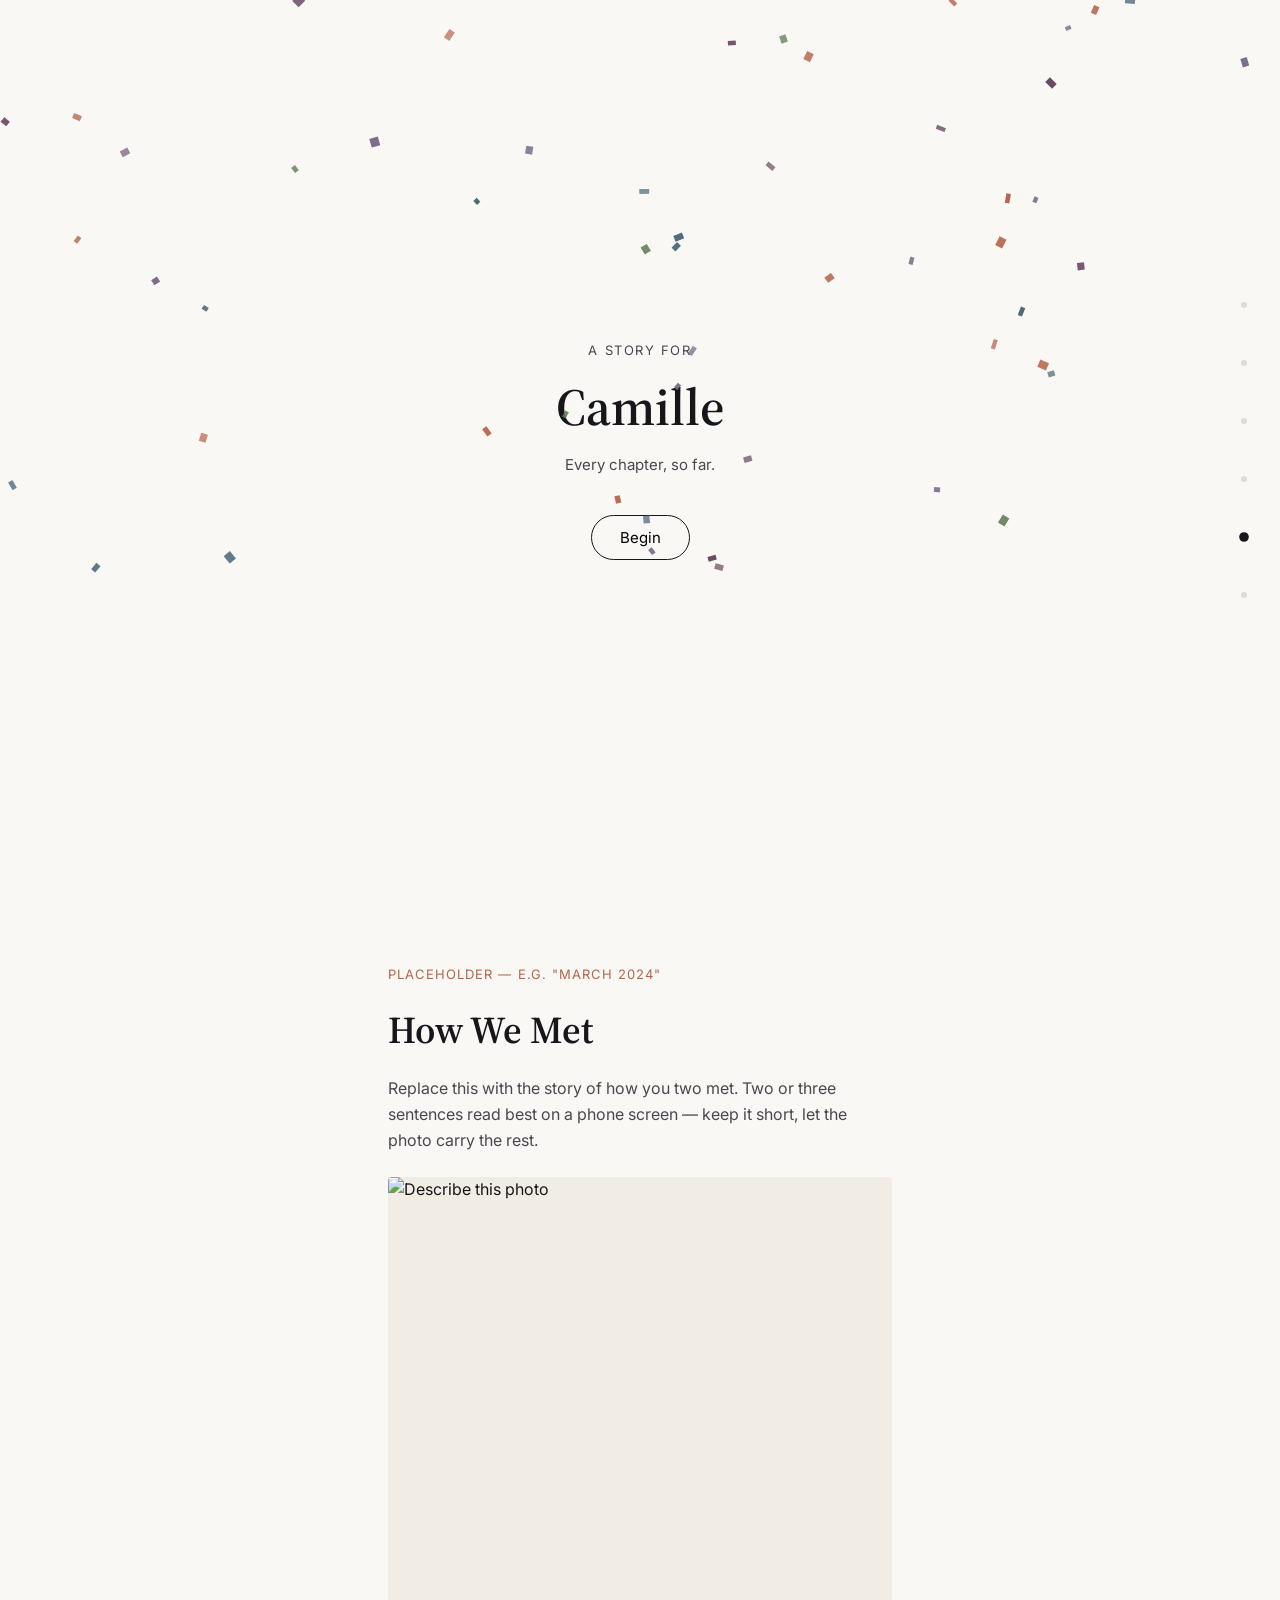
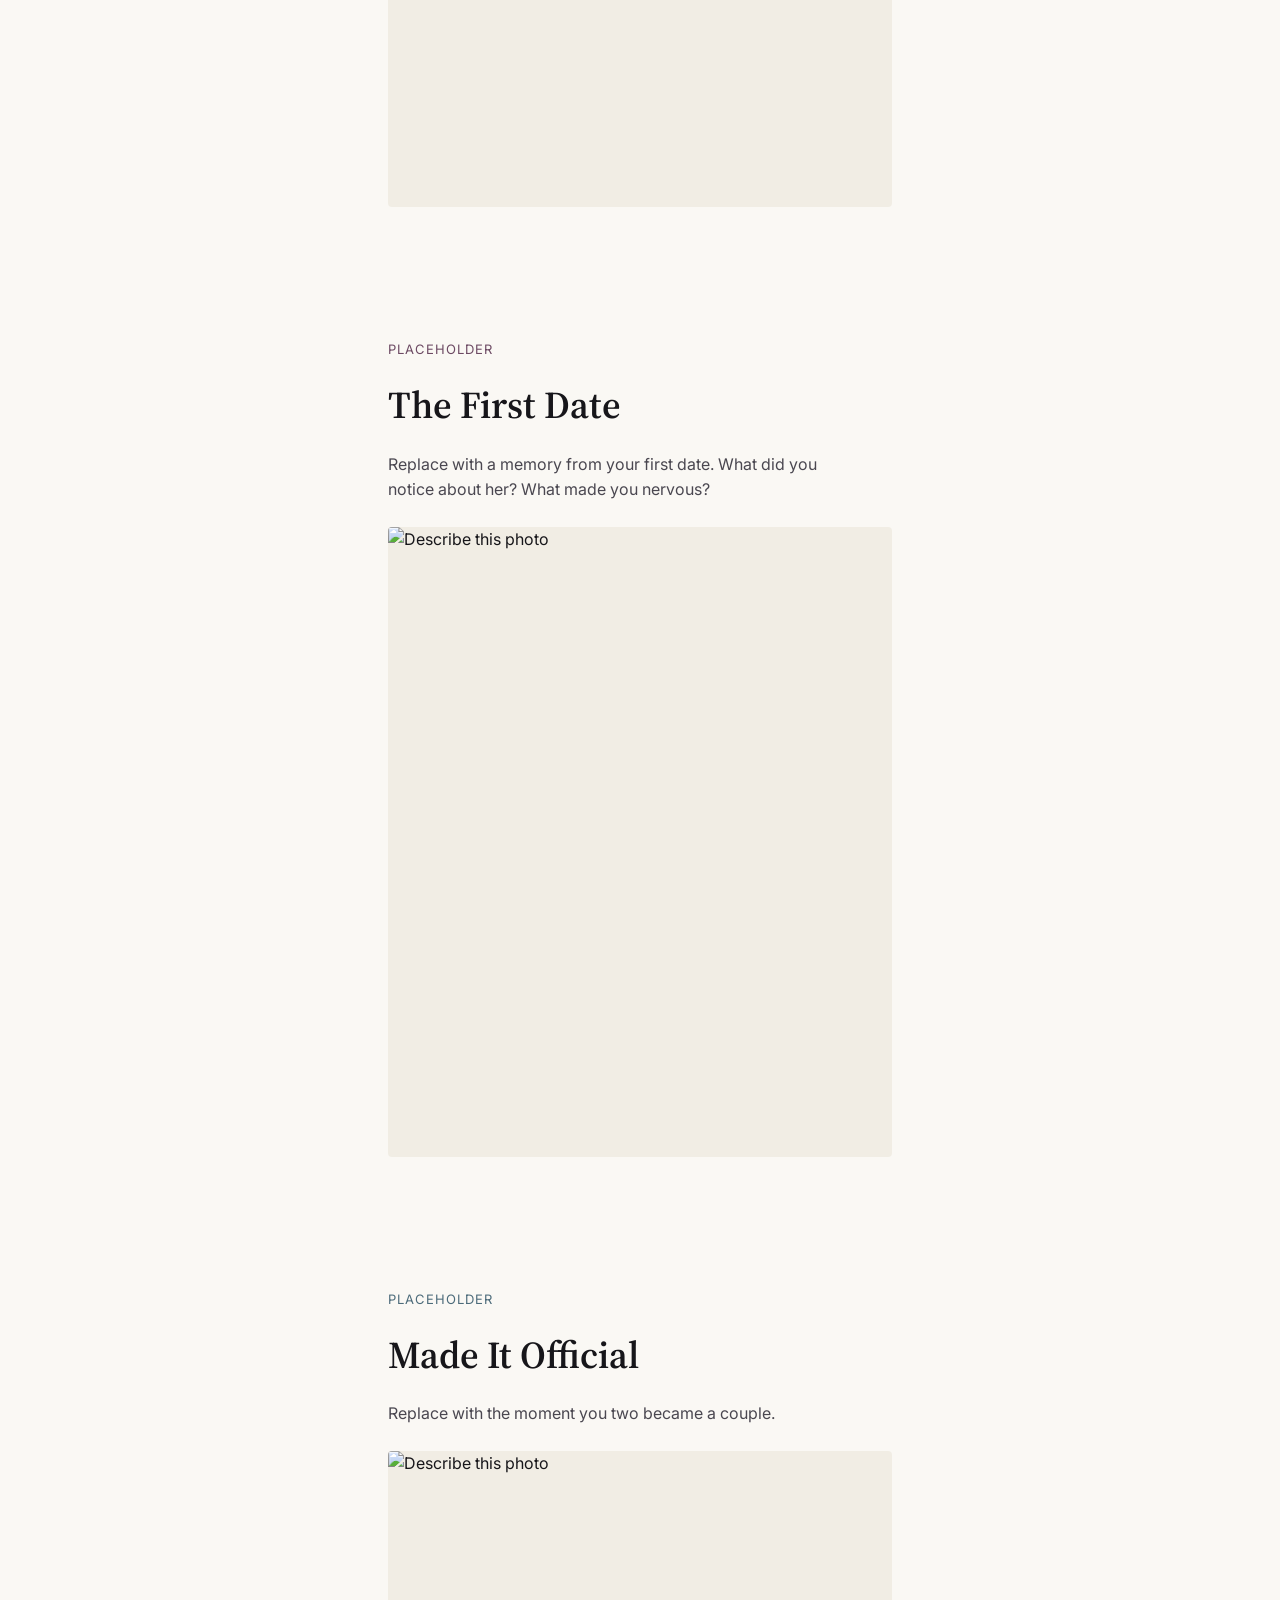
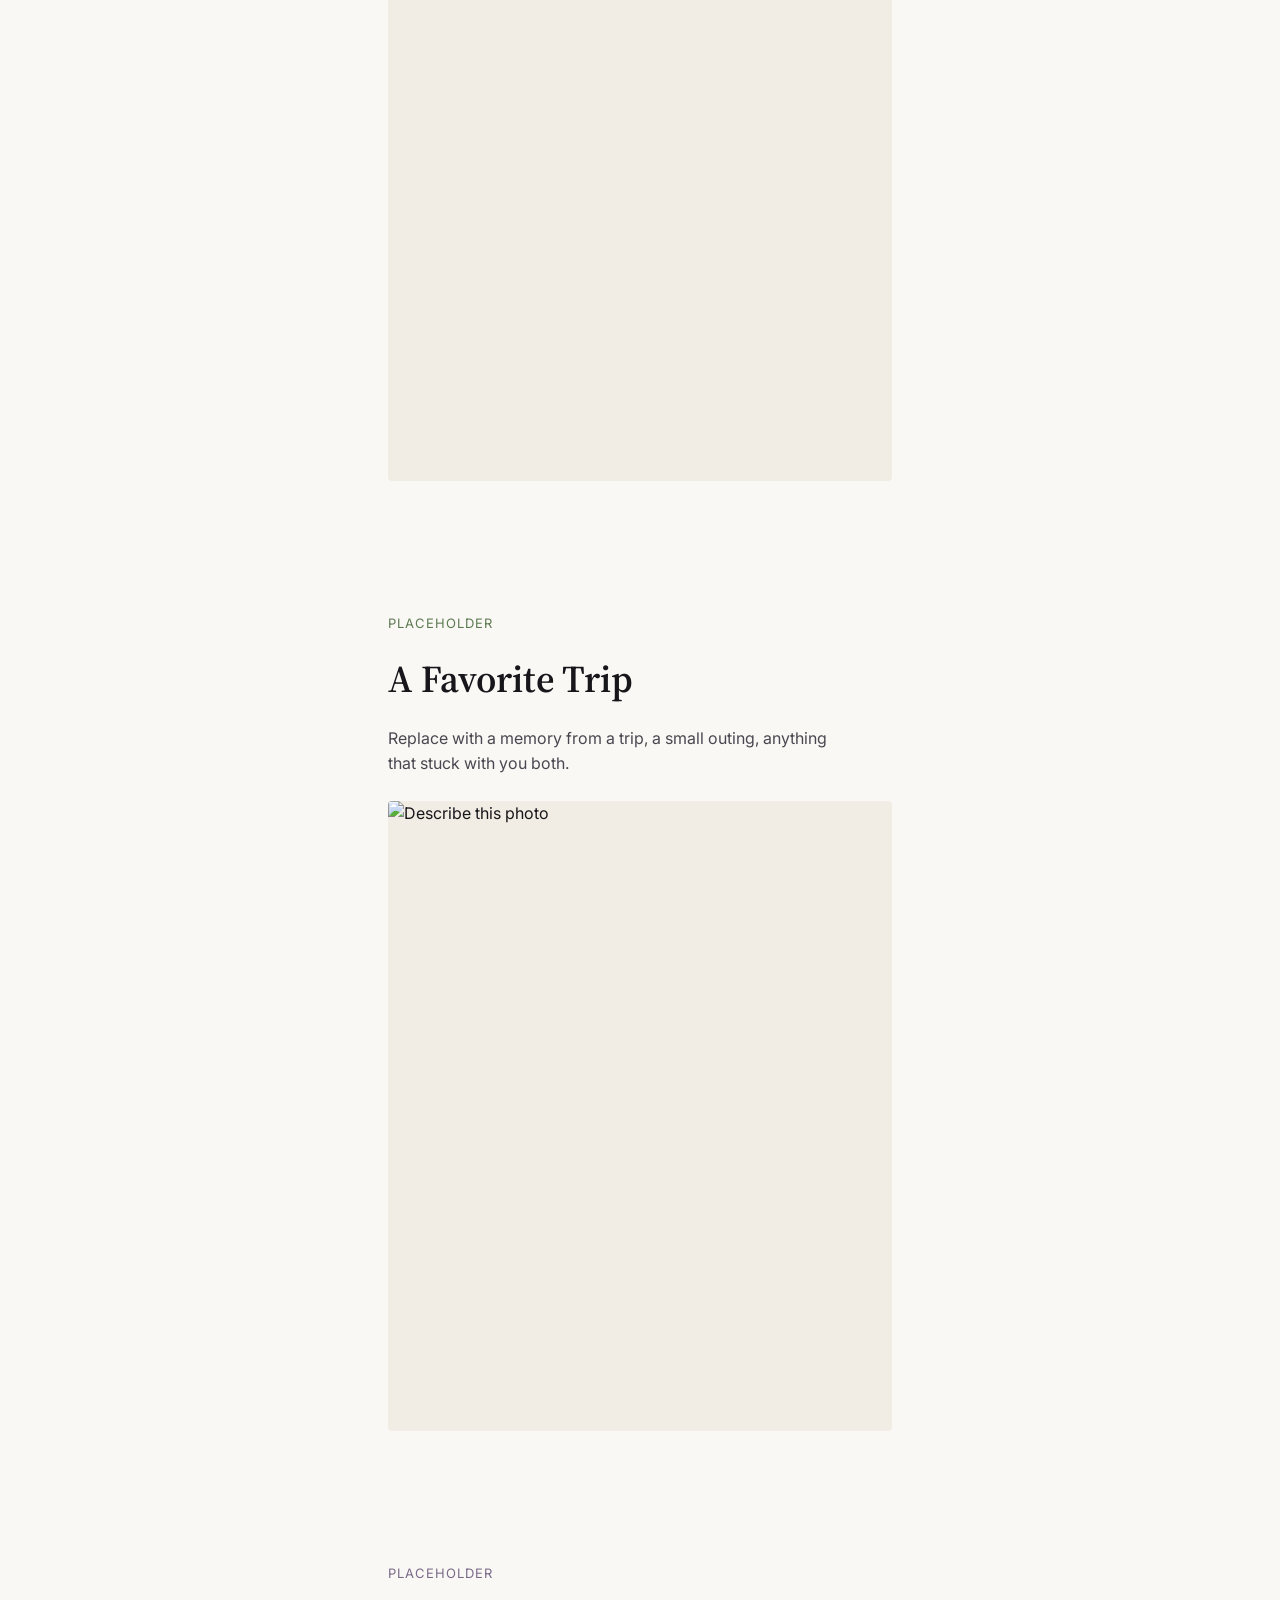
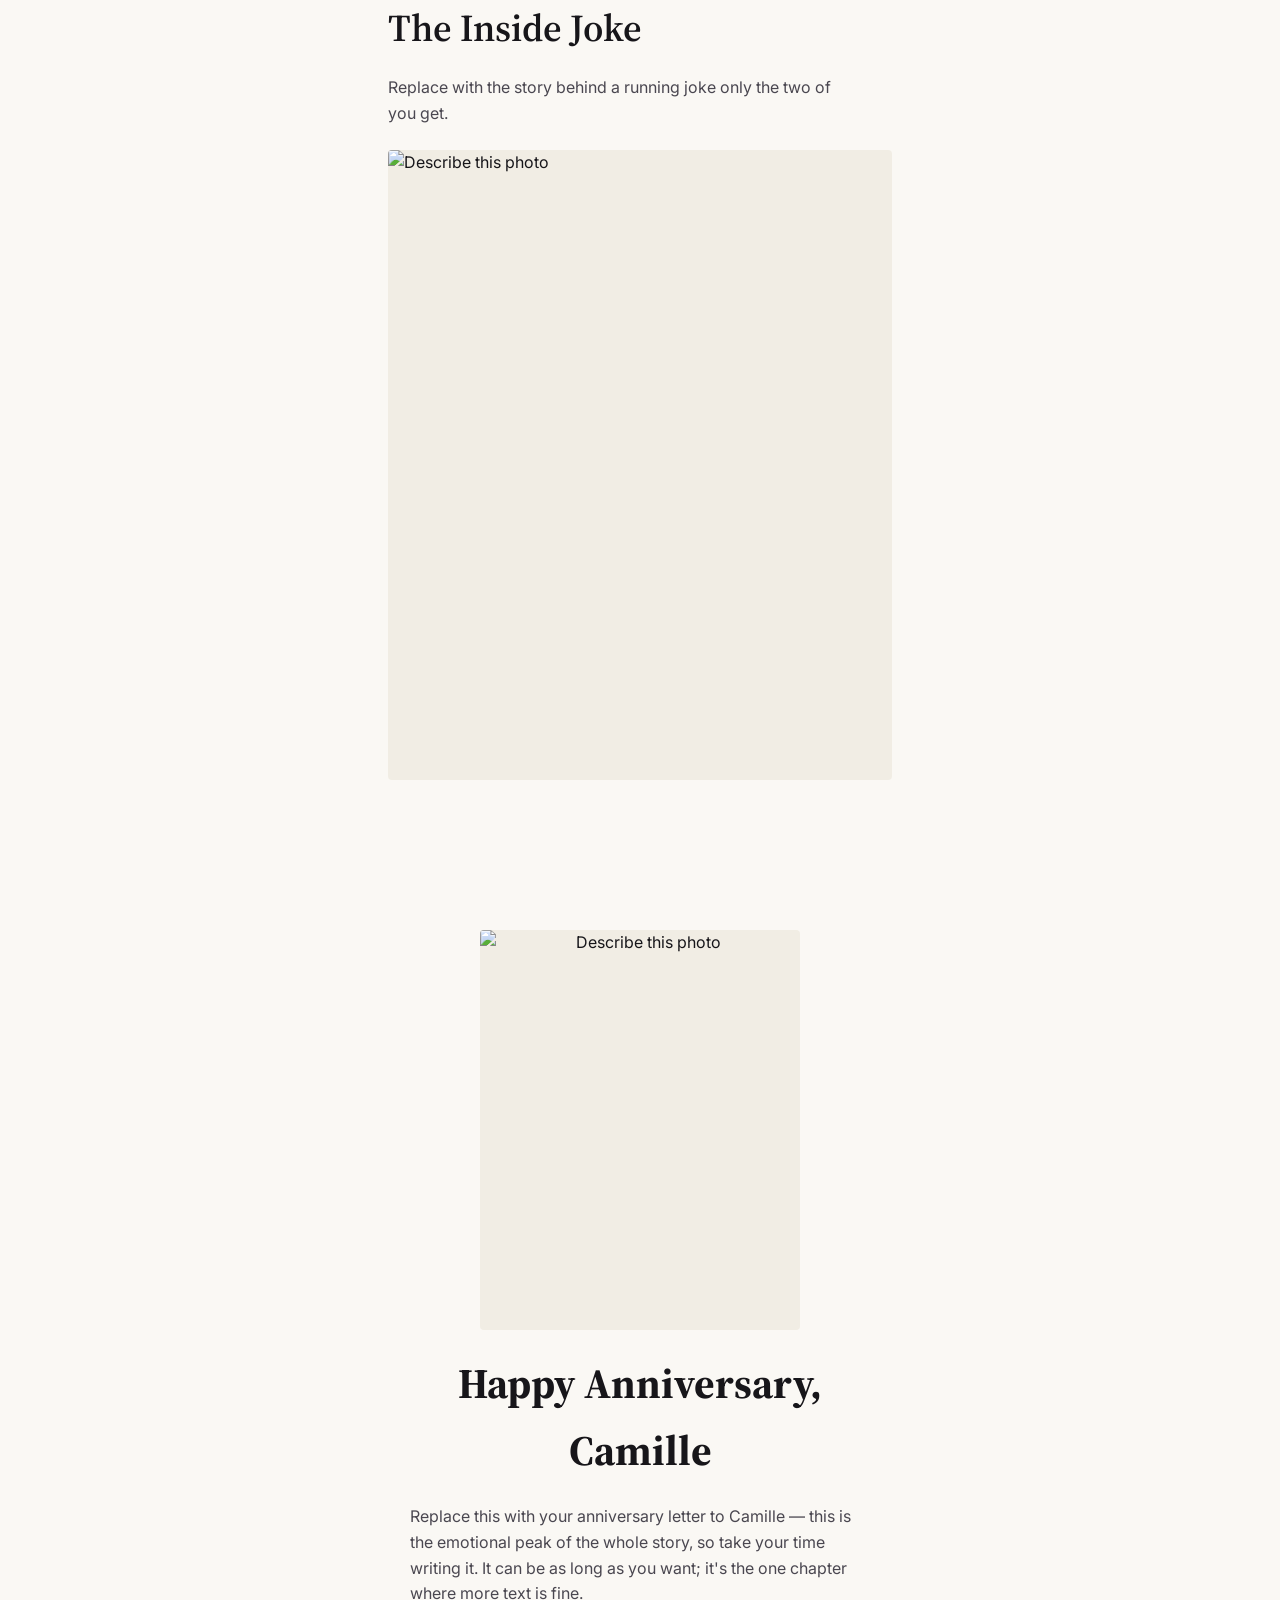
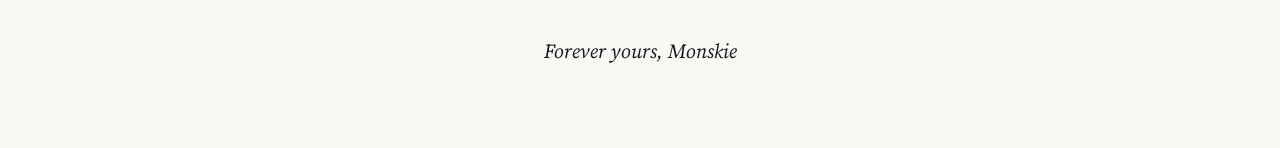
==== anniversary/index.html @ 30426cd2 "Scaffold anniversary storybook web app Initial phone/tablet-only implementation per the PRD: - Data-" ====
<!DOCTYPE html>
<html lang="en">
<head>
  <meta charset="UTF-8" />
  <meta name="viewport" content="width=device-width, initial-scale=1.0, viewport-fit=cover" />
  <title>Our Story</title>
  <link rel="manifest" href="manifest.json" />
  <link rel="preconnect" href="https://fonts.googleapis.com" />
  <link rel="preconnect" href="https://fonts.gstatic.com" crossorigin />
  <link href="https://fonts.googleapis.com/css2?family=Source+Serif+4:wght@500;600&family=Inter:wght@400;500&display=swap" rel="stylesheet" />
  <link rel="stylesheet" href="styles.css" />
</head>
<body>
  <div class="ambient" id="ambient" aria-hidden="true"></div>

  <nav class="progress-rail" id="progress-rail" aria-label="Chapter progress"></nav>

  <main class="frame" id="frame">
    <section class="cover" id="cover">
      <p class="cover-eyebrow">A story for</p>
      <h1 class="cover-title" id="cover-name">—</h1>
      <p class="cover-sub">Every chapter, so far.</p>
      <button class="cover-cta" id="begin-btn" type="button">Begin</button>
    </section>

    <div id="chapters"></div>

    <section class="finale" id="finale" data-unlocked="false">
      <div id="finale-locked">
        <div class="finale-seal" aria-hidden="true">✦</div>
        <h2 class="finale-locked-headline" id="finale-locked-headline"></h2>
        <p class="finale-locked-sub" id="finale-locked-sub"></p>
        <div class="countdown" id="countdown" aria-live="polite">
          <div class="countdown-unit"><strong id="cd-days">0</strong><span>days</span></div>
          <div class="countdown-unit"><strong id="cd-hours">0</strong><span>hrs</span></div>
          <div class="countdown-unit"><strong id="cd-mins">0</strong><span>min</span></div>
          <div class="countdown-unit"><strong id="cd-secs">0</strong><span>sec</span></div>
        </div>
      </div>

      <div id="finale-unlocked" style="display:none;">
        <img class="letter-photo" id="letter-photo" alt="" />
        <h2 class="letter-title" id="letter-title"></h2>
        <p class="letter-body" id="letter-body"></p>
        <p class="letter-signature" id="letter-signature"></p>
      </div>
    </section>
  </main>

  <canvas id="confetti-canvas"></canvas>

  <script src="app.js"></script>
</body>
</html>
---- anniversary/styles.css ----
/* ── Design tokens ──
   Ink-on-ivory editorial base, inspired by restrained print-essay
   aesthetics (not copied from any brand's proprietary tokens).
   Accent set is intentionally muted — each chapter picks one. */
:root {
  --ink: #17161a;
  --ink-soft: #4a4750;
  --ivory: #faf8f4;
  --ivory-dim: #f1ede4;
  --hairline: rgba(23, 22, 26, 0.12);

  --accent-clay: #b5654a;
  --accent-fig: #6c4a63;
  --accent-sky: #4c6b7a;
  --accent-cactus: #5c7a52;
  --accent-heather: #7a6a8a;

  --serif: "Source Serif 4", Georgia, "Times New Roman", serif;
  --sans: "Inter", -apple-system, BlinkMacSystemFont, "Segoe UI", sans-serif;

  --ease-out: cubic-bezier(0.16, 1, 0.3, 1);
  --tap-min: 44px;
}

* { margin: 0; padding: 0; box-sizing: border-box; }

html { -webkit-tap-highlight-color: transparent; }

body {
  background: var(--ivory);
  color: var(--ink);
  font-family: var(--sans);
  line-height: 1.6;
  overflow-x: hidden;
  min-height: 100dvh;
}

/* Only a single centered column, ever — no desktop layout by design (see PRD §7.1) */
.frame {
  max-width: 560px;
  margin: 0 auto;
  position: relative;
}

/* ── Progress rail ──
   Thumb-reachable, right edge, minimal — the only nav control (Hick's Law). */
.progress-rail {
  position: fixed;
  right: 14px;
  top: 50%;
  transform: translateY(-50%);
  display: flex;
  flex-direction: column;
  gap: 14px;
  z-index: 40;
}
.progress-rail button {
  width: var(--tap-min);
  height: var(--tap-min);
  display: flex;
  align-items: center;
  justify-content: center;
  background: none;
  border: none;
  cursor: pointer;
  padding: 0;
}
.progress-rail button span {
  width: 6px;
  height: 6px;
  border-radius: 50%;
  background: var(--hairline);
  transition: background 0.3s var(--ease-out), transform 0.3s var(--ease-out);
  display: block;
}
.progress-rail button[aria-current="true"] span {
  background: var(--ink);
  transform: scale(1.6);
}

/* ── Cover ── */
.cover {
  min-height: 100dvh;
  display: flex;
  flex-direction: column;
  align-items: center;
  justify-content: center;
  text-align: center;
  padding: 32px;
  gap: 18px;
}
.cover-eyebrow {
  font-size: 13px;
  letter-spacing: 0.12em;
  text-transform: uppercase;
  color: var(--ink-soft);
}
.cover-title {
  font-family: var(--serif);
  font-size: clamp(36px, 10vw, 52px);
  font-weight: 600;
  line-height: 1.1;
}
.cover-sub {
  color: var(--ink-soft);
  font-size: 15px;
  max-width: 320px;
}
.cover-cta {
  margin-top: 20px;
  min-height: var(--tap-min);
  padding: 12px 28px;
  border: 1px solid var(--ink);
  border-radius: 999px;
  background: none;
  font-family: var(--sans);
  font-size: 15px;
  cursor: pointer;
  transition: background 0.3s var(--ease-out), color 0.3s var(--ease-out);
}
.cover-cta:active {
  background: var(--ink);
  color: var(--ivory);
}

/* ── Chapters ── */
.chapter {
  min-height: 100dvh;
  display: flex;
  flex-direction: column;
  justify-content: center;
  gap: 24px;
  padding: 64px 28px;
  opacity: 0;
  transform: translateY(24px);
  transition: opacity 0.8s var(--ease-out), transform 0.8s var(--ease-out);
}
.chapter.is-visible {
  opacity: 1;
  transform: translateY(0);
}

.chapter-date {
  font-size: 13px;
  letter-spacing: 0.08em;
  text-transform: uppercase;
  color: var(--chapter-accent, var(--ink-soft));
}
.chapter-title {
  font-family: var(--serif);
  font-size: clamp(28px, 8vw, 38px);
  font-weight: 600;
  line-height: 1.15;
}
.chapter-body {
  font-size: 16px;
  color: var(--ink-soft);
  max-width: 46ch;
}

.chapter-photos {
  display: flex;
  gap: 12px;
  overflow-x: auto;
  scroll-snap-type: x mandatory;
  padding-bottom: 4px;
  -webkit-overflow-scrolling: touch;
}
.chapter-photos img {
  scroll-snap-align: center;
  width: 100%;
  flex: 0 0 100%;
  aspect-ratio: 4 / 5;
  object-fit: cover;
  border-radius: 4px;
  background: var(--ivory-dim);
}

/* Subtle per-chapter accent wash, not a loud CTA color (see PRD §2.1) */
.chapter[data-accent="clay"]     { --chapter-accent: var(--accent-clay); }
.chapter[data-accent="fig"]      { --chapter-accent: var(--accent-fig); }
.chapter[data-accent="sky"]      { --chapter-accent: var(--accent-sky); }
.chapter[data-accent="cactus"]   { --chapter-accent: var(--accent-cactus); }
.chapter[data-accent="heather"]  { --chapter-accent: var(--accent-heather); }

/* ── Finale: locked state (Von Restorff — intentionally breaks the rhythm) ── */
.finale {
  min-height: 100dvh;
  display: flex;
  flex-direction: column;
  align-items: center;
  justify-content: center;
  text-align: center;
  gap: 20px;
  padding: 48px 28px;
  background: var(--ink);
  color: var(--ivory);
}
.finale-seal {
  font-size: 48px;
  animation: sealBreathe 3.5s ease-in-out infinite;
}
@keyframes sealBreathe {
  0%, 100% { transform: scale(1); opacity: 0.9; }
  50% { transform: scale(1.06); opacity: 1; }
}
.finale-locked-headline {
  font-family: var(--serif);
  font-size: clamp(24px, 7vw, 30px);
}
.finale-locked-sub {
  color: rgba(250, 248, 244, 0.65);
  font-size: 14px;
}
.countdown {
  display: flex;
  gap: 18px;
  margin-top: 10px;
}
.countdown-unit {
  display: flex;
  flex-direction: column;
  align-items: center;
  gap: 4px;
}
.countdown-unit strong {
  font-family: var(--serif);
  font-size: 28px;
  font-variant-numeric: tabular-nums;
}
.countdown-unit span {
  font-size: 11px;
  letter-spacing: 0.08em;
  text-transform: uppercase;
  color: rgba(250, 248, 244, 0.55);
}

/* ── Finale: unlocked letter state ── */
.finale.is-unlocked {
  background: var(--ivory);
  color: var(--ink);
}
.letter-photo {
  width: 100%;
  max-width: 320px;
  aspect-ratio: 4 / 5;
  object-fit: cover;
  border-radius: 4px;
  background: var(--ivory-dim);
}
.letter-title {
  font-family: var(--serif);
  font-size: clamp(30px, 9vw, 42px);
}
.letter-body {
  font-size: 16px;
  color: var(--ink-soft);
  max-width: 46ch;
  white-space: pre-line;
  text-align: left;
}
.letter-signature {
  font-family: var(--serif);
  font-style: italic;
  font-size: 20px;
  margin-top: 8px;
}

/* Ambient background layer, reused/toned-down from the Valentine page */
.ambient {
  position: fixed;
  inset: 0;
  pointer-events: none;
  z-index: 0;
  overflow: hidden;
}
.ambient span {
  position: absolute;
  bottom: -40px;
  opacity: 0;
  font-size: 14px;
  color: var(--chapter-accent, var(--ink-soft));
  animation: driftUp linear infinite;
}
@keyframes driftUp {
  0% { transform: translateY(0); opacity: 0; }
  10% { opacity: 0.35; }
  90% { opacity: 0.15; }
  100% { transform: translateY(-100vh); opacity: 0; }
}

#confetti-canvas {
  position: fixed;
  inset: 0;
  z-index: 60;
  pointer-events: none;
}

@media (prefers-reduced-motion: reduce) {
  .chapter { transition: opacity 0.3s linear; transform: none; }
  .finale-seal { animation: none; }
  .ambient { display: none; }
}
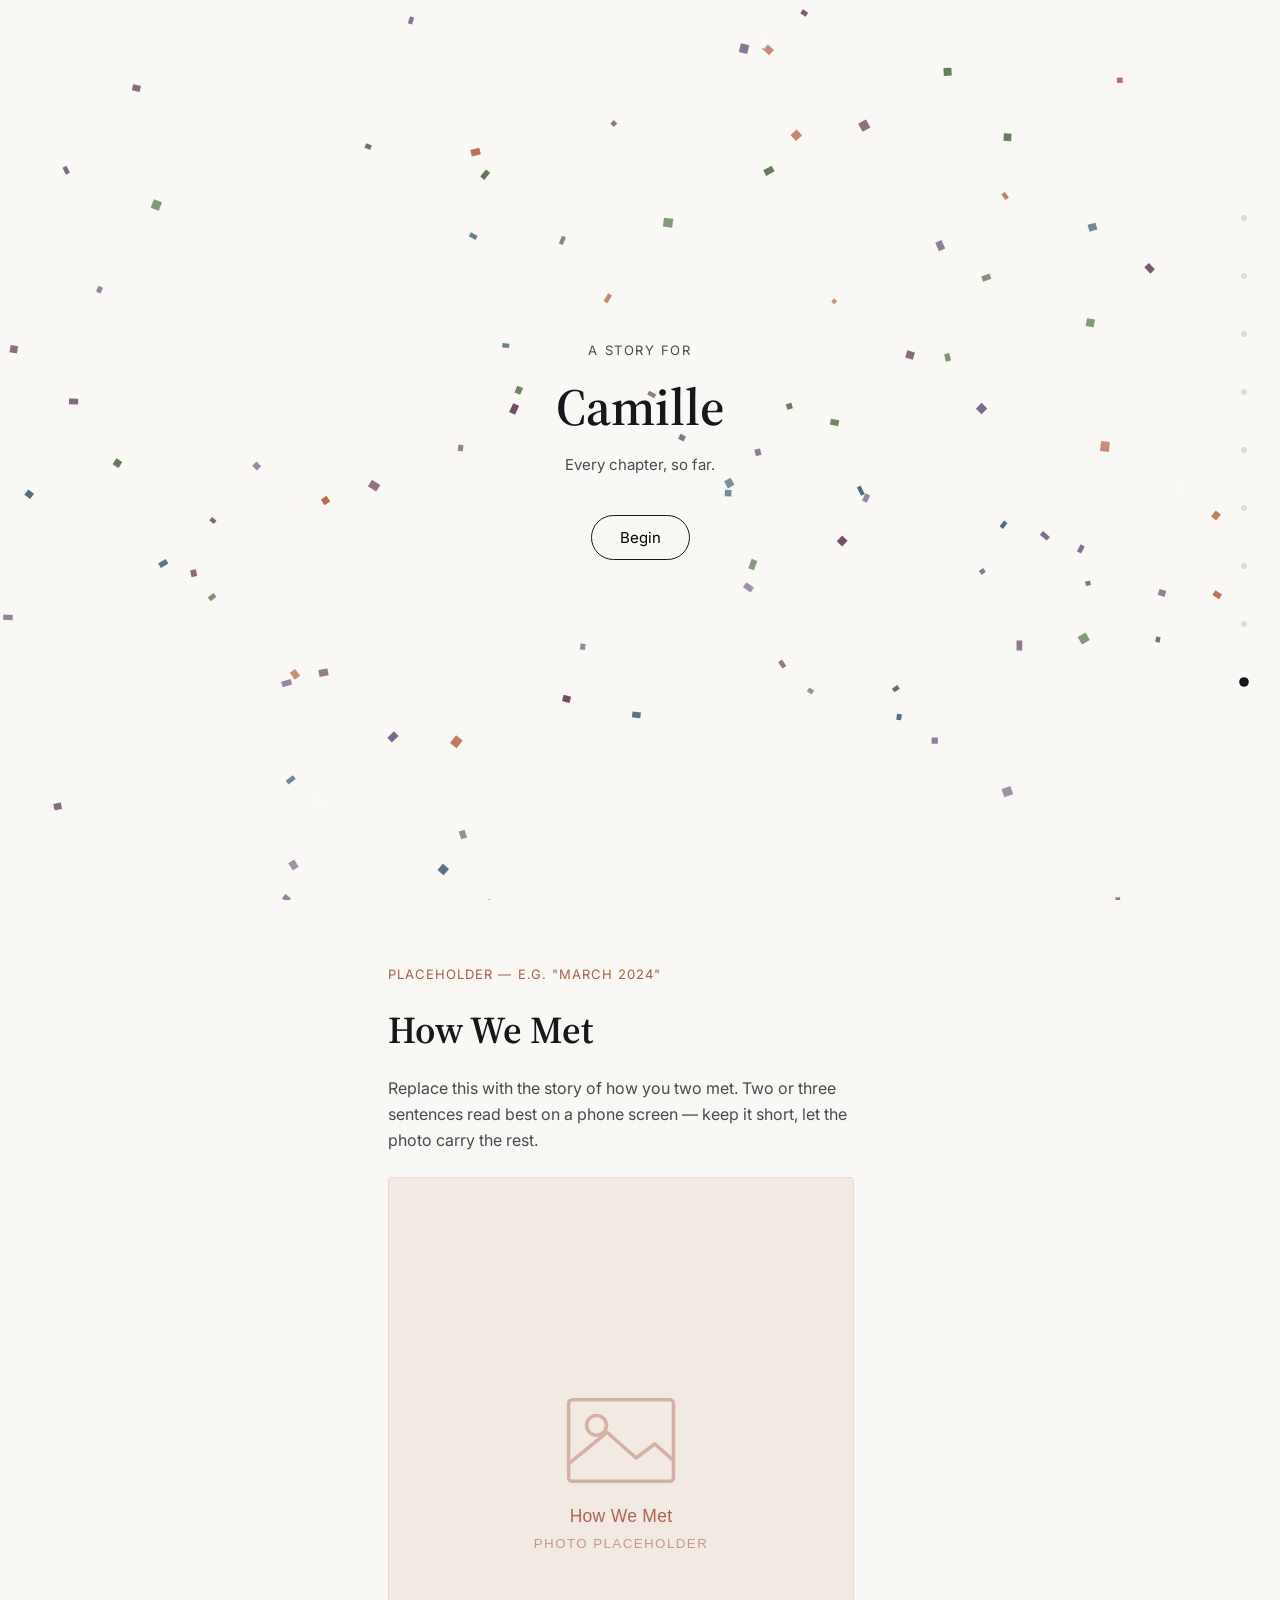
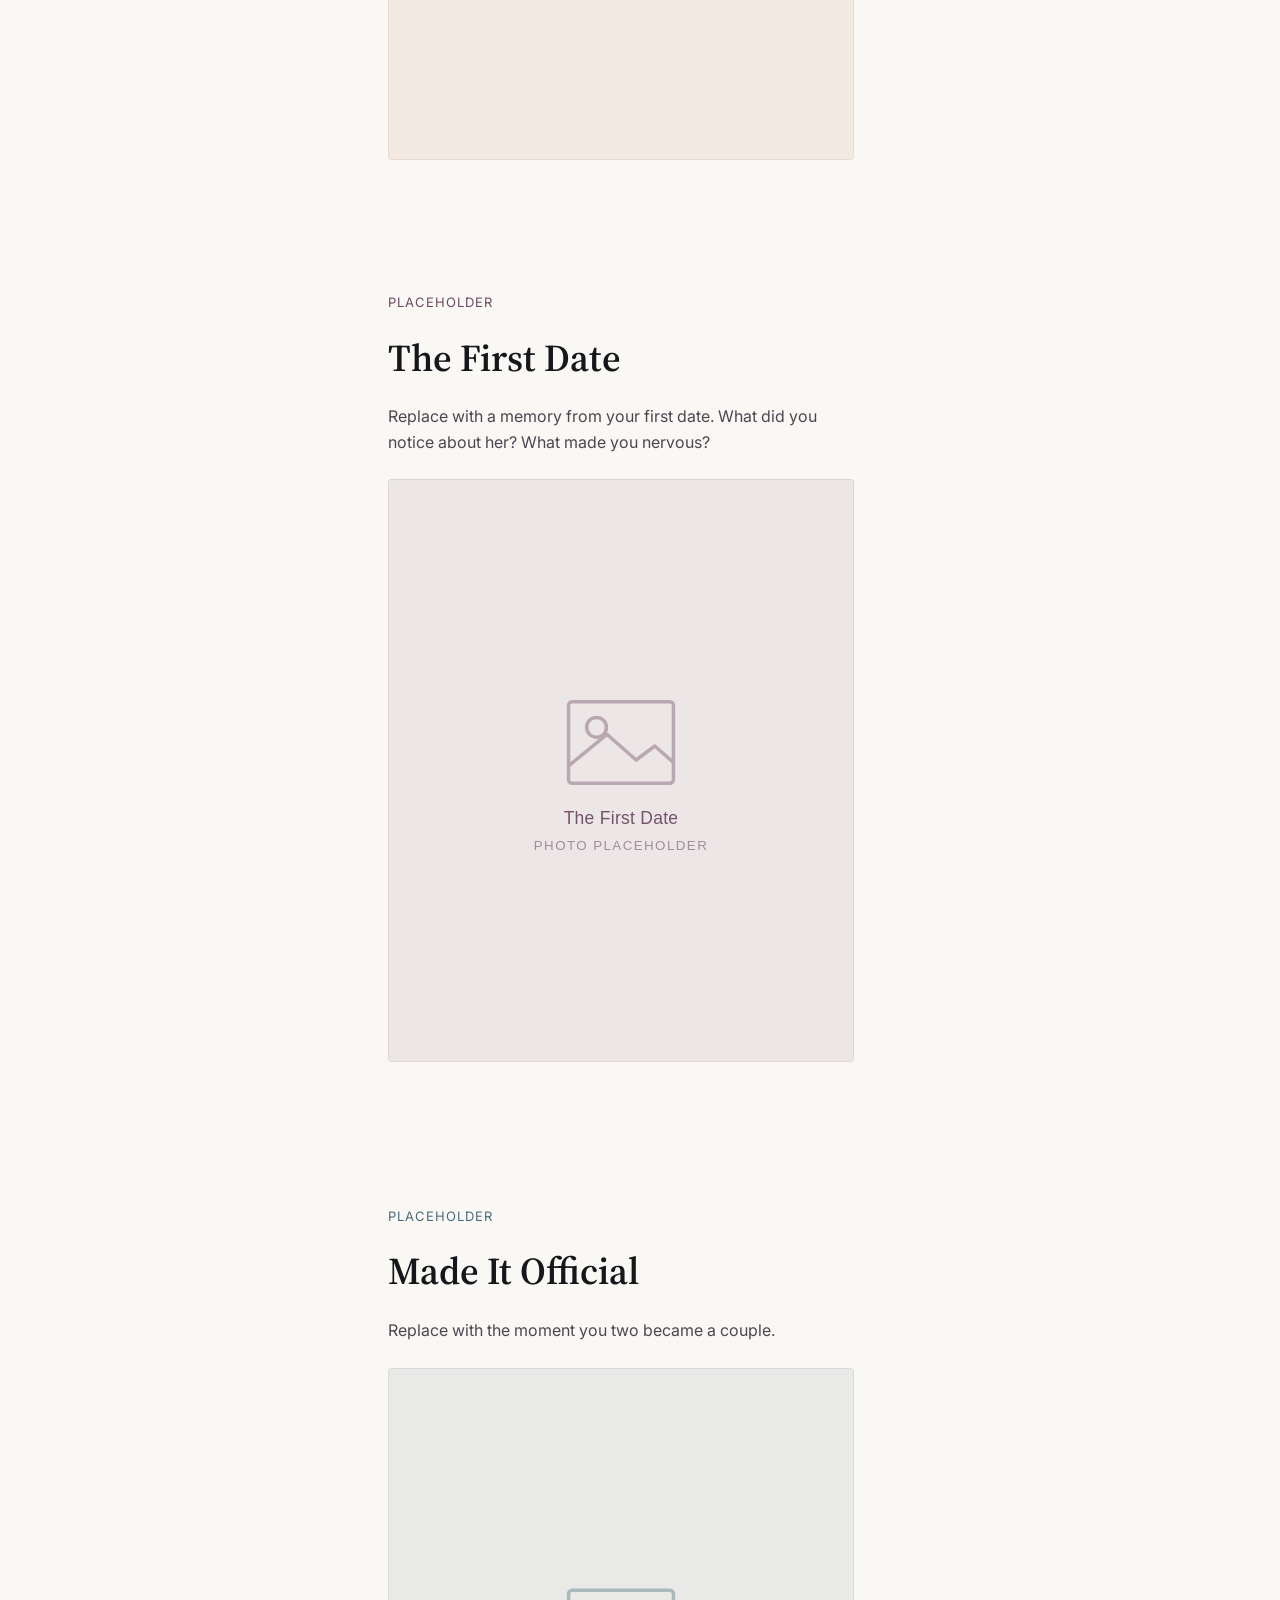
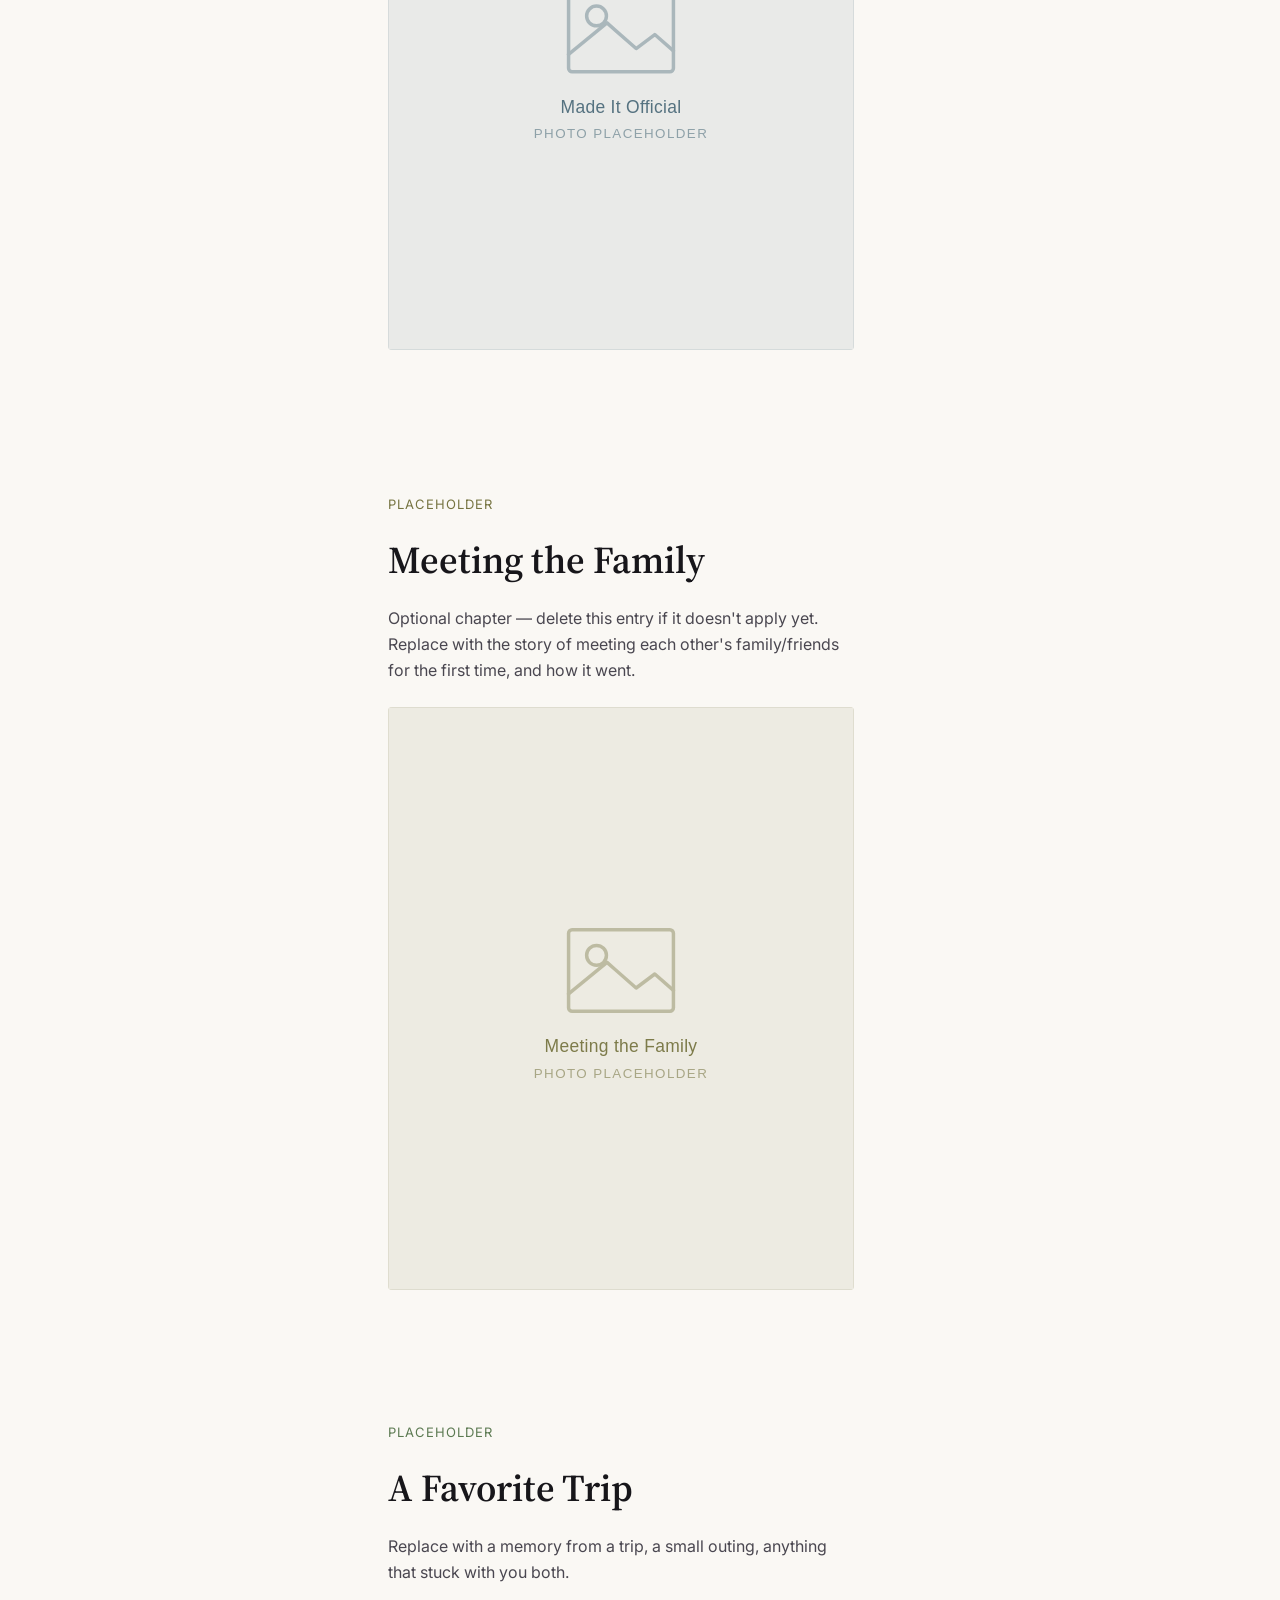
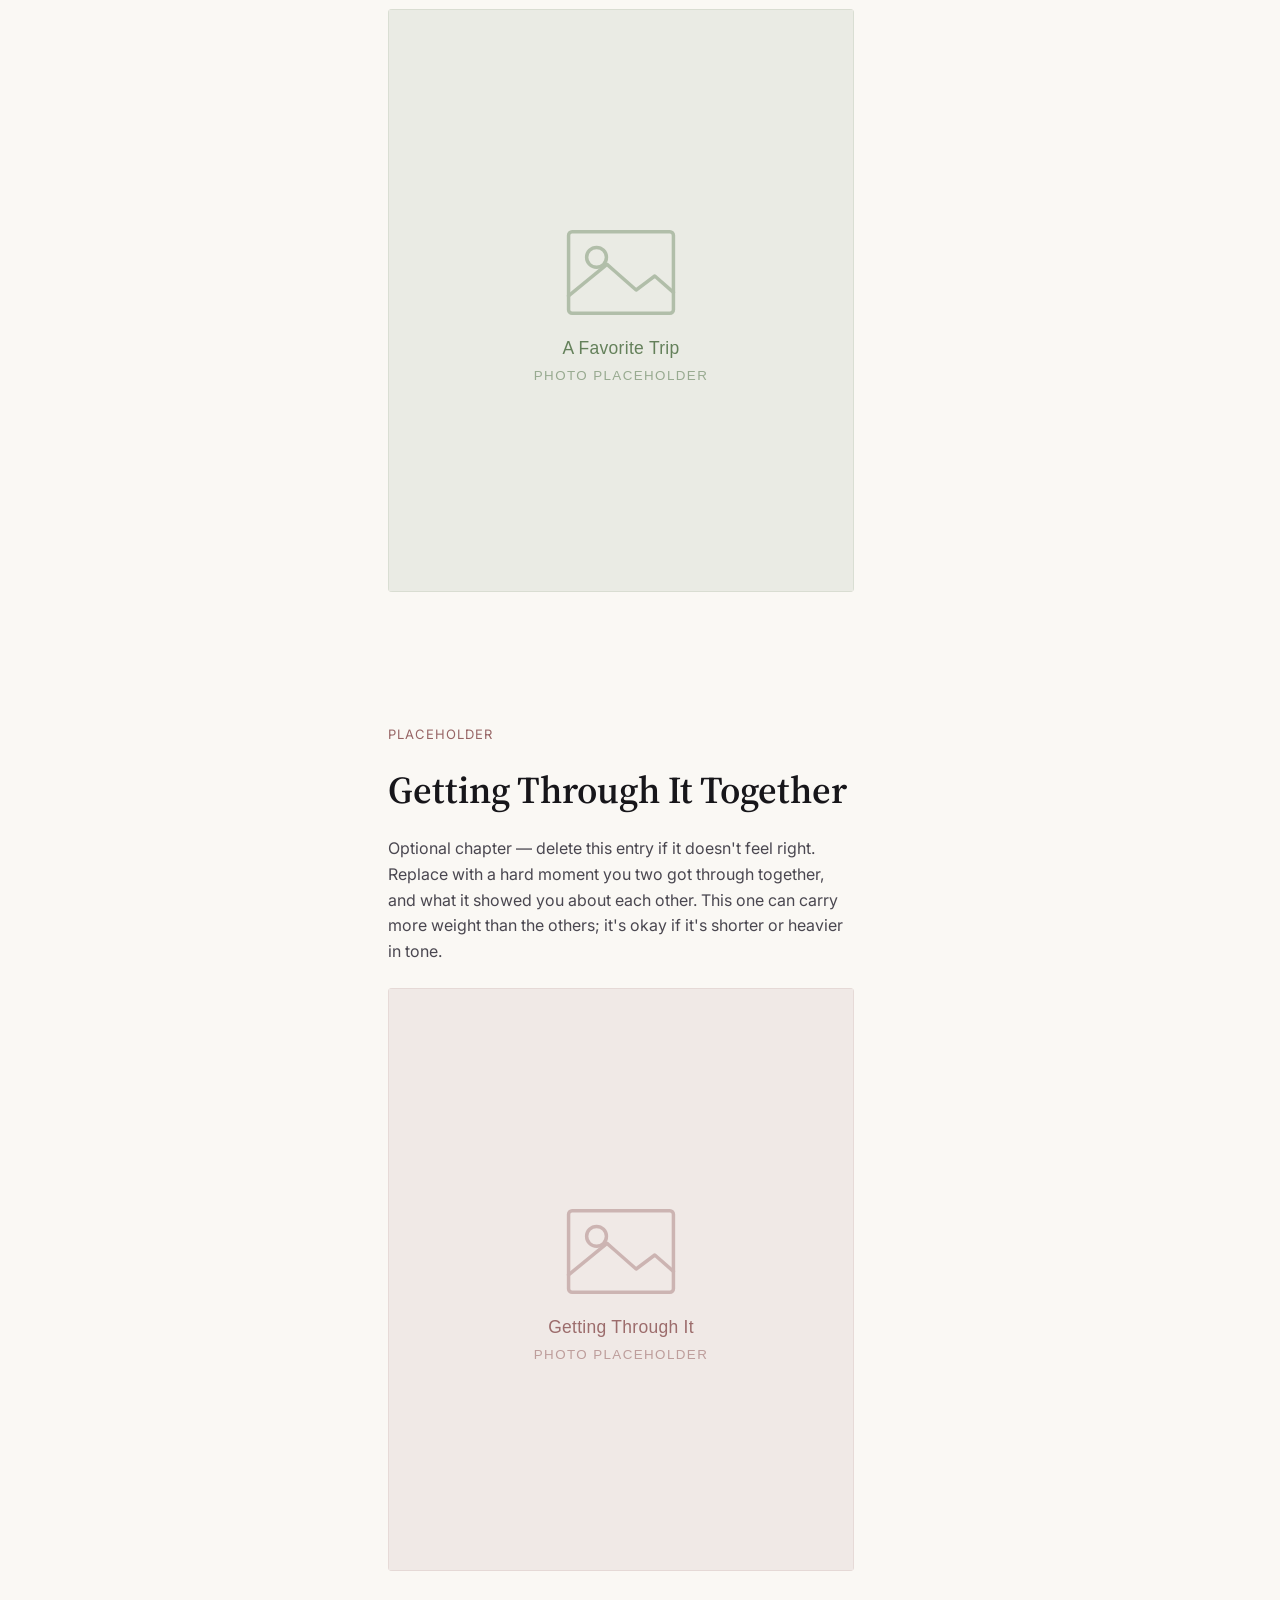
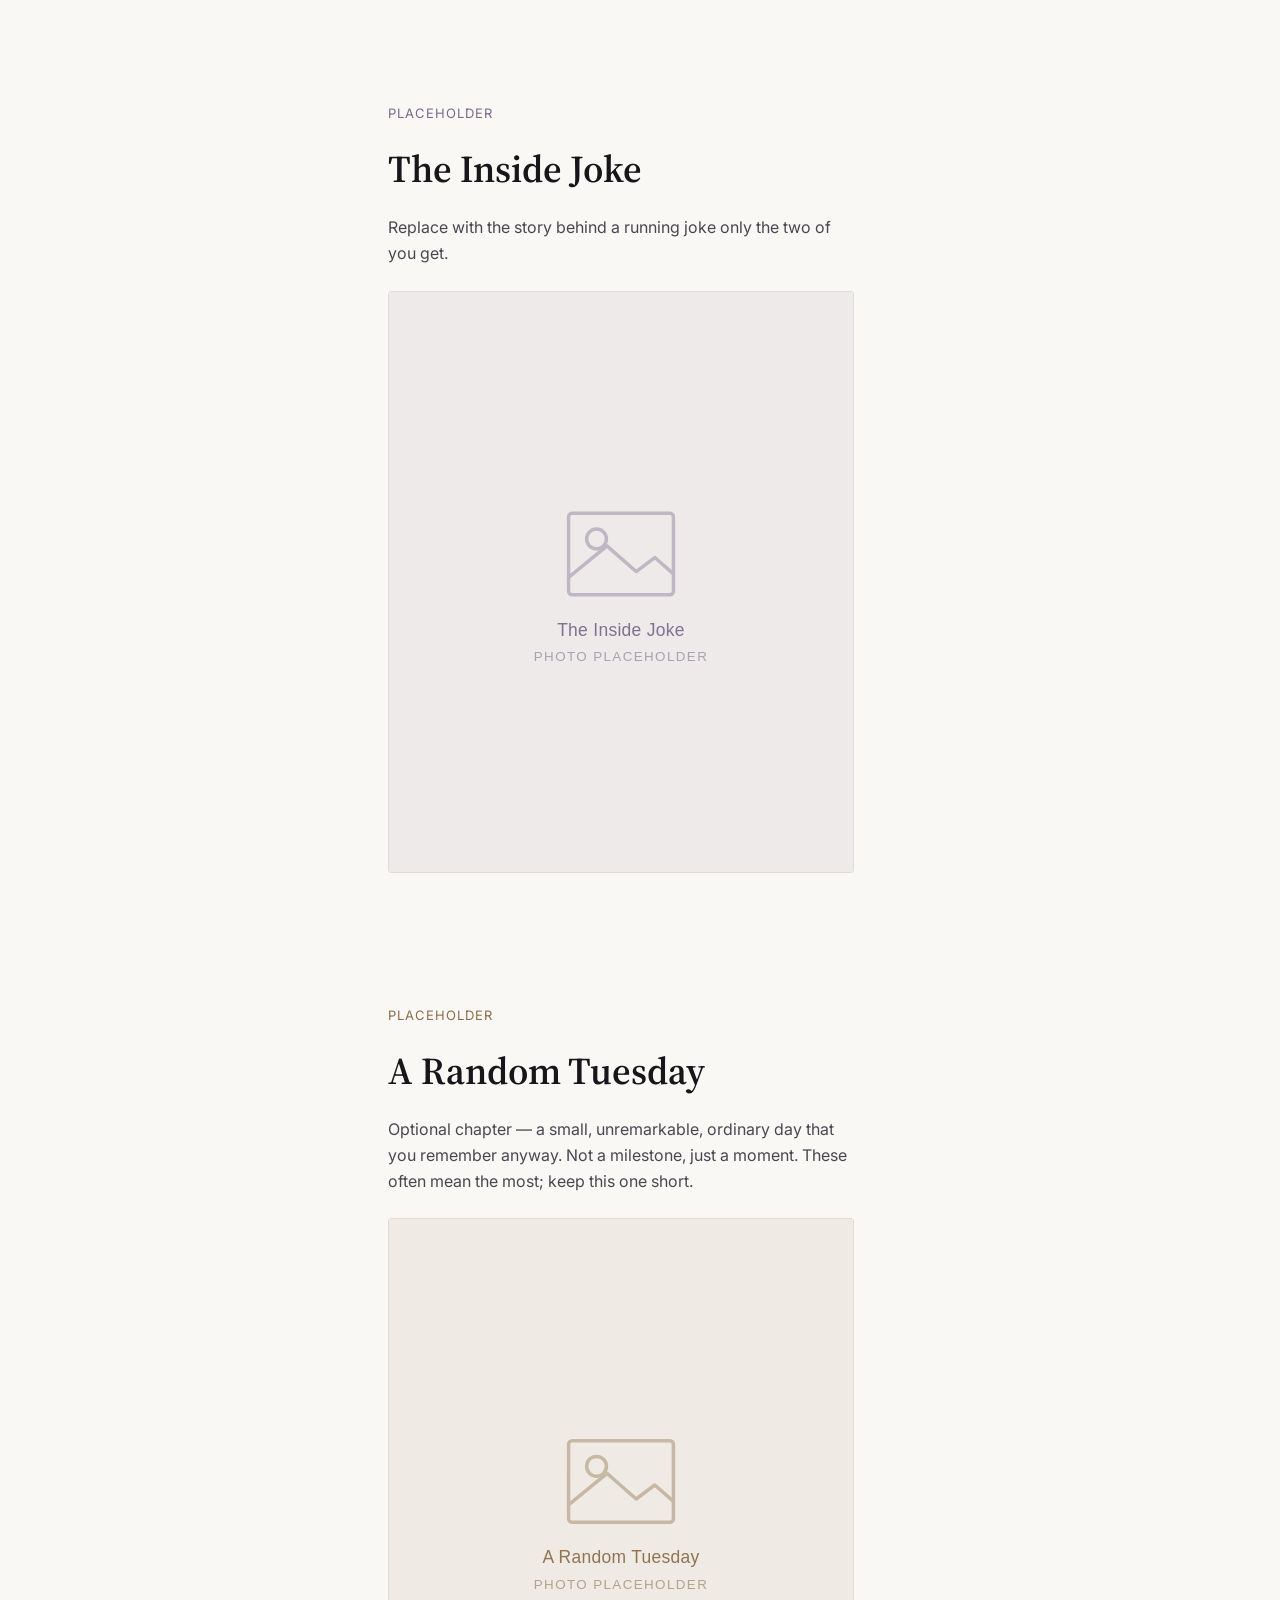
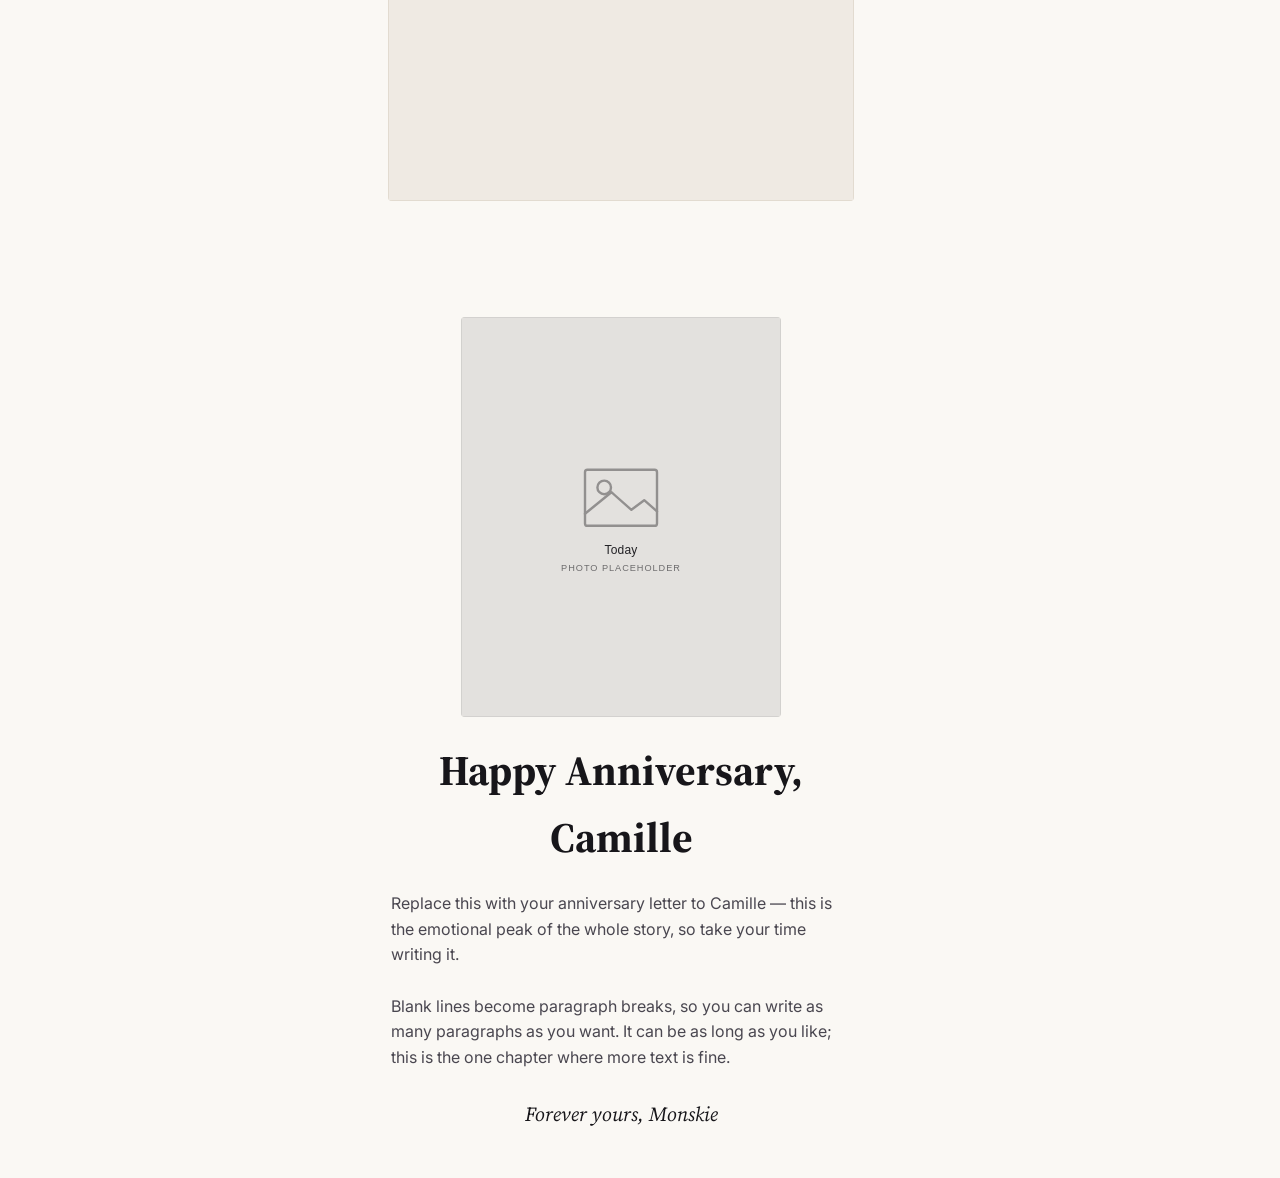
==== commit d61e50f0: "Harden storybook foundations: Manila unlock, photo paths, rail layout Timezone (closes PRD §9 Q1 — M" ====
--- a/anniversary/index.html
+++ b/anniversary/index.html
@@ -38,7 +38,7 @@
         </div>
       </div>
 
-      <div id="finale-unlocked" style="display:none;">
+      <div id="finale-unlocked">
         <img class="letter-photo" id="letter-photo" alt="" />
         <h2 class="letter-title" id="letter-title"></h2>
         <p class="letter-body" id="letter-body"></p>
--- a/anniversary/styles.css
+++ b/anniversary/styles.css
@@ -9,17 +9,24 @@
   --ivory-dim: #f1ede4;
   --hairline: rgba(23, 22, 26, 0.12);
 
-  --accent-clay: #b5654a;
+  /* Accents are used for small uppercase date labels on ivory, so each is
+     tuned to clear WCAG AA (4.5:1) at 13px rather than picked purely by eye. */
+  --accent-clay: #a85e45;
   --accent-fig: #6c4a63;
   --accent-sky: #4c6b7a;
   --accent-cactus: #5c7a52;
   --accent-heather: #7a6a8a;
+  --accent-olive: #767441;
+  --accent-dust: #976565;
+  --accent-kraft: #896e49;
 
   --serif: "Source Serif 4", Georgia, "Times New Roman", serif;
   --sans: "Inter", -apple-system, BlinkMacSystemFont, "Segoe UI", sans-serif;
 
   --ease-out: cubic-bezier(0.16, 1, 0.3, 1);
   --tap-min: 44px;
+  /* Rail sits 14px from the right and is --tap-min wide; content clears it. */
+  --rail-gutter: 66px;
 }
 
 * { margin: 0; padding: 0; box-sizing: border-box; }
@@ -43,7 +50,9 @@
 }
 
 /* ── Progress rail ──
-   Thumb-reachable, right edge, minimal — the only nav control (Hick's Law). */
+   Thumb-reachable, right edge, minimal — the only nav control (Hick's Law).
+   It's fixed above the content, so every scrolling section reserves
+   --rail-gutter on its right edge to keep text from running underneath it. */
 .progress-rail {
   position: fixed;
   right: 14px;
@@ -76,6 +85,14 @@
 .progress-rail button[aria-current="true"] span {
   background: var(--ink);
   transform: scale(1.6);
+}
+
+/* The locked finale is the one dark section — ink dots would vanish on it. */
+.progress-rail.on-dark button span {
+  background: rgba(250, 248, 244, 0.32);
+}
+.progress-rail.on-dark button[aria-current="true"] span {
+  background: var(--ivory);
 }
 
 /* ── Cover ── */
@@ -130,7 +147,7 @@
   flex-direction: column;
   justify-content: center;
   gap: 24px;
-  padding: 64px 28px;
+  padding: 64px var(--rail-gutter) 64px 28px;
   opacity: 0;
   transform: translateY(24px);
   transition: opacity 0.8s var(--ease-out), transform 0.8s var(--ease-out);
@@ -176,12 +193,23 @@
   background: var(--ivory-dim);
 }
 
+/* A photo file that isn't there yet: a quiet dashed slot, not a broken icon. */
+img.is-missing {
+  object-fit: contain;
+  border: 1px dashed var(--hairline);
+  font-size: 12px;
+  color: var(--ink-soft);
+}
+
 /* Subtle per-chapter accent wash, not a loud CTA color (see PRD §2.1) */
 .chapter[data-accent="clay"]     { --chapter-accent: var(--accent-clay); }
 .chapter[data-accent="fig"]      { --chapter-accent: var(--accent-fig); }
 .chapter[data-accent="sky"]      { --chapter-accent: var(--accent-sky); }
 .chapter[data-accent="cactus"]   { --chapter-accent: var(--accent-cactus); }
 .chapter[data-accent="heather"]  { --chapter-accent: var(--accent-heather); }
+.chapter[data-accent="olive"]    { --chapter-accent: var(--accent-olive); }
+.chapter[data-accent="dust"]     { --chapter-accent: var(--accent-dust); }
+.chapter[data-accent="kraft"]    { --chapter-accent: var(--accent-kraft); }
 
 /* ── Finale: locked state (Von Restorff — intentionally breaks the rhythm) ── */
 .finale {
@@ -192,7 +220,7 @@
   justify-content: center;
   text-align: center;
   gap: 20px;
-  padding: 48px 28px;
+  padding: 48px var(--rail-gutter) 48px 28px;
   background: var(--ink);
   color: var(--ivory);
 }
@@ -235,7 +263,18 @@
   color: rgba(250, 248, 244, 0.55);
 }
 
-/* ── Finale: unlocked letter state ── */
+/* ── Finale: unlocked letter state ──
+   The finale holds two mutually exclusive states; CSS owns the switching so
+   app.js only has to toggle .is-unlocked. */
+#finale-unlocked { display: none; }
+.finale.is-unlocked #finale-locked { display: none; }
+.finale.is-unlocked #finale-unlocked {
+  display: flex;
+  flex-direction: column;
+  align-items: center;
+  gap: 20px;
+}
+
 .finale.is-unlocked {
   background: var(--ivory);
   color: var(--ink);
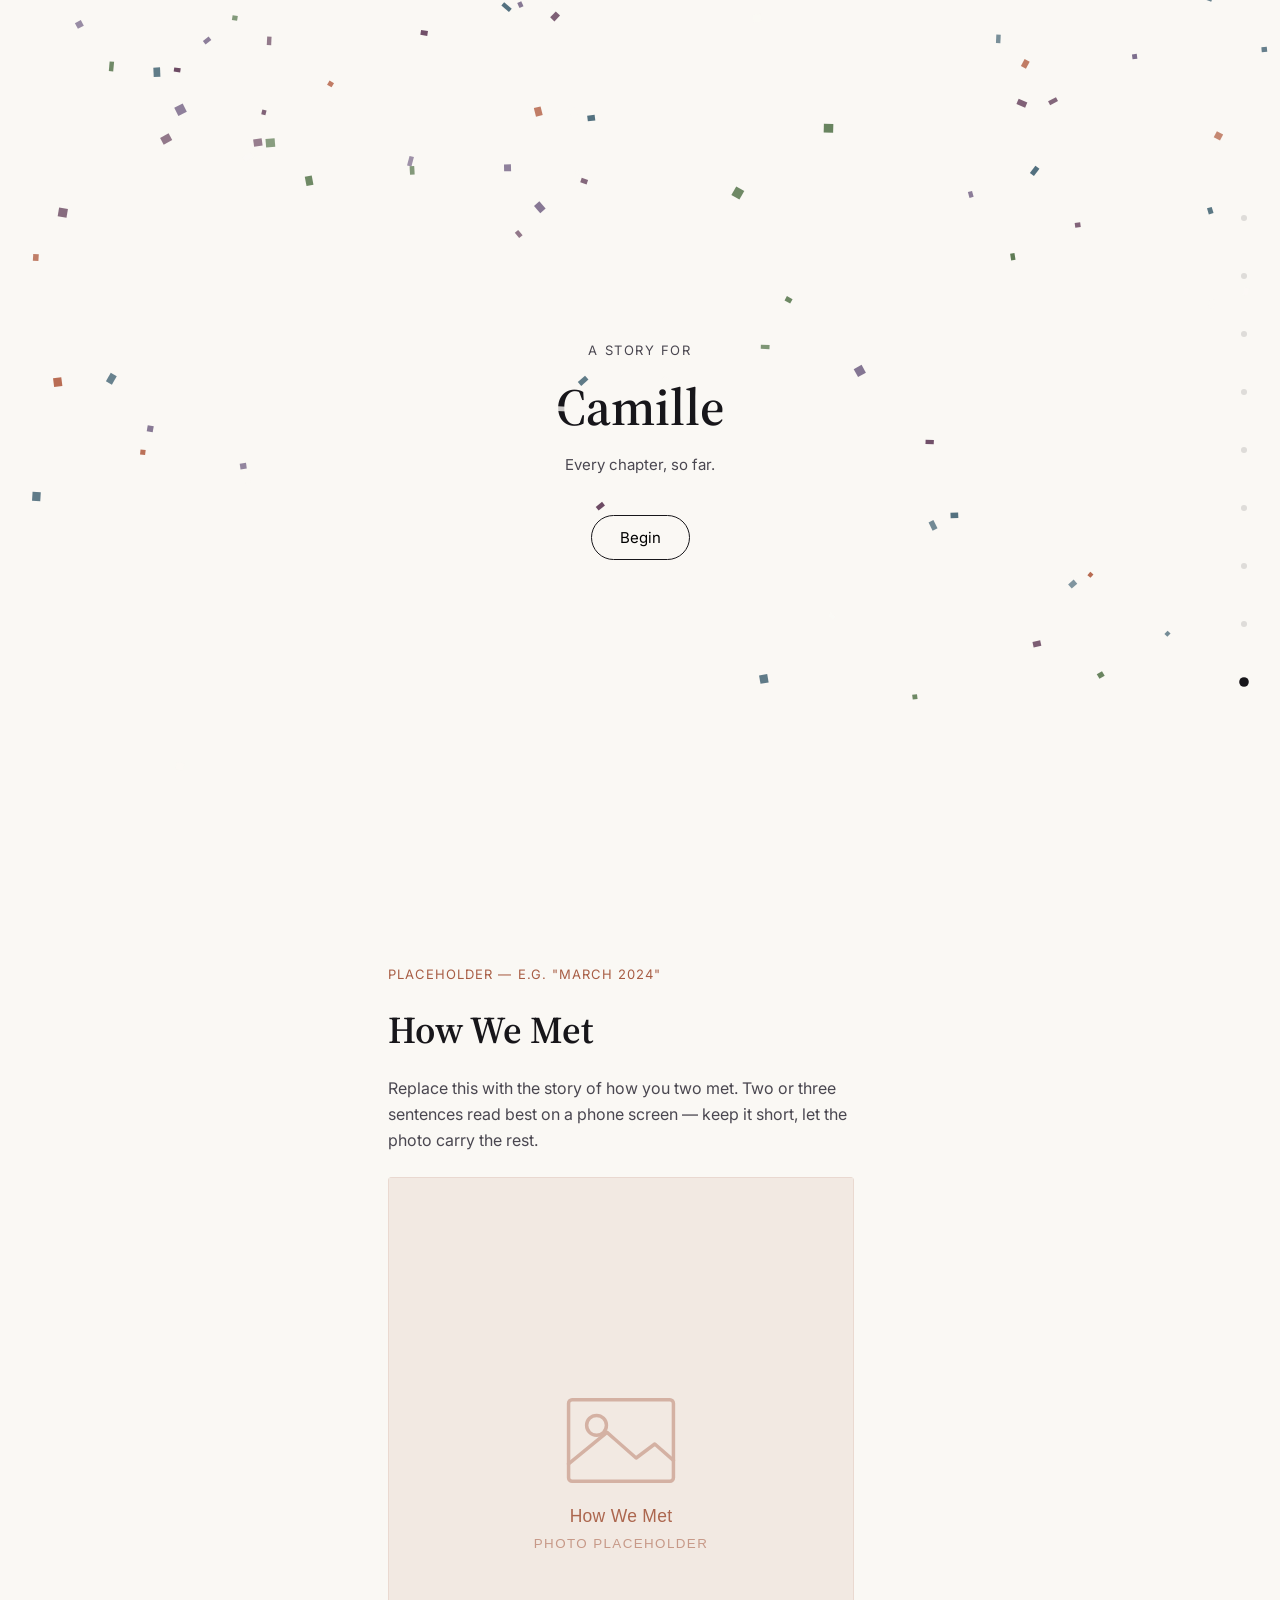
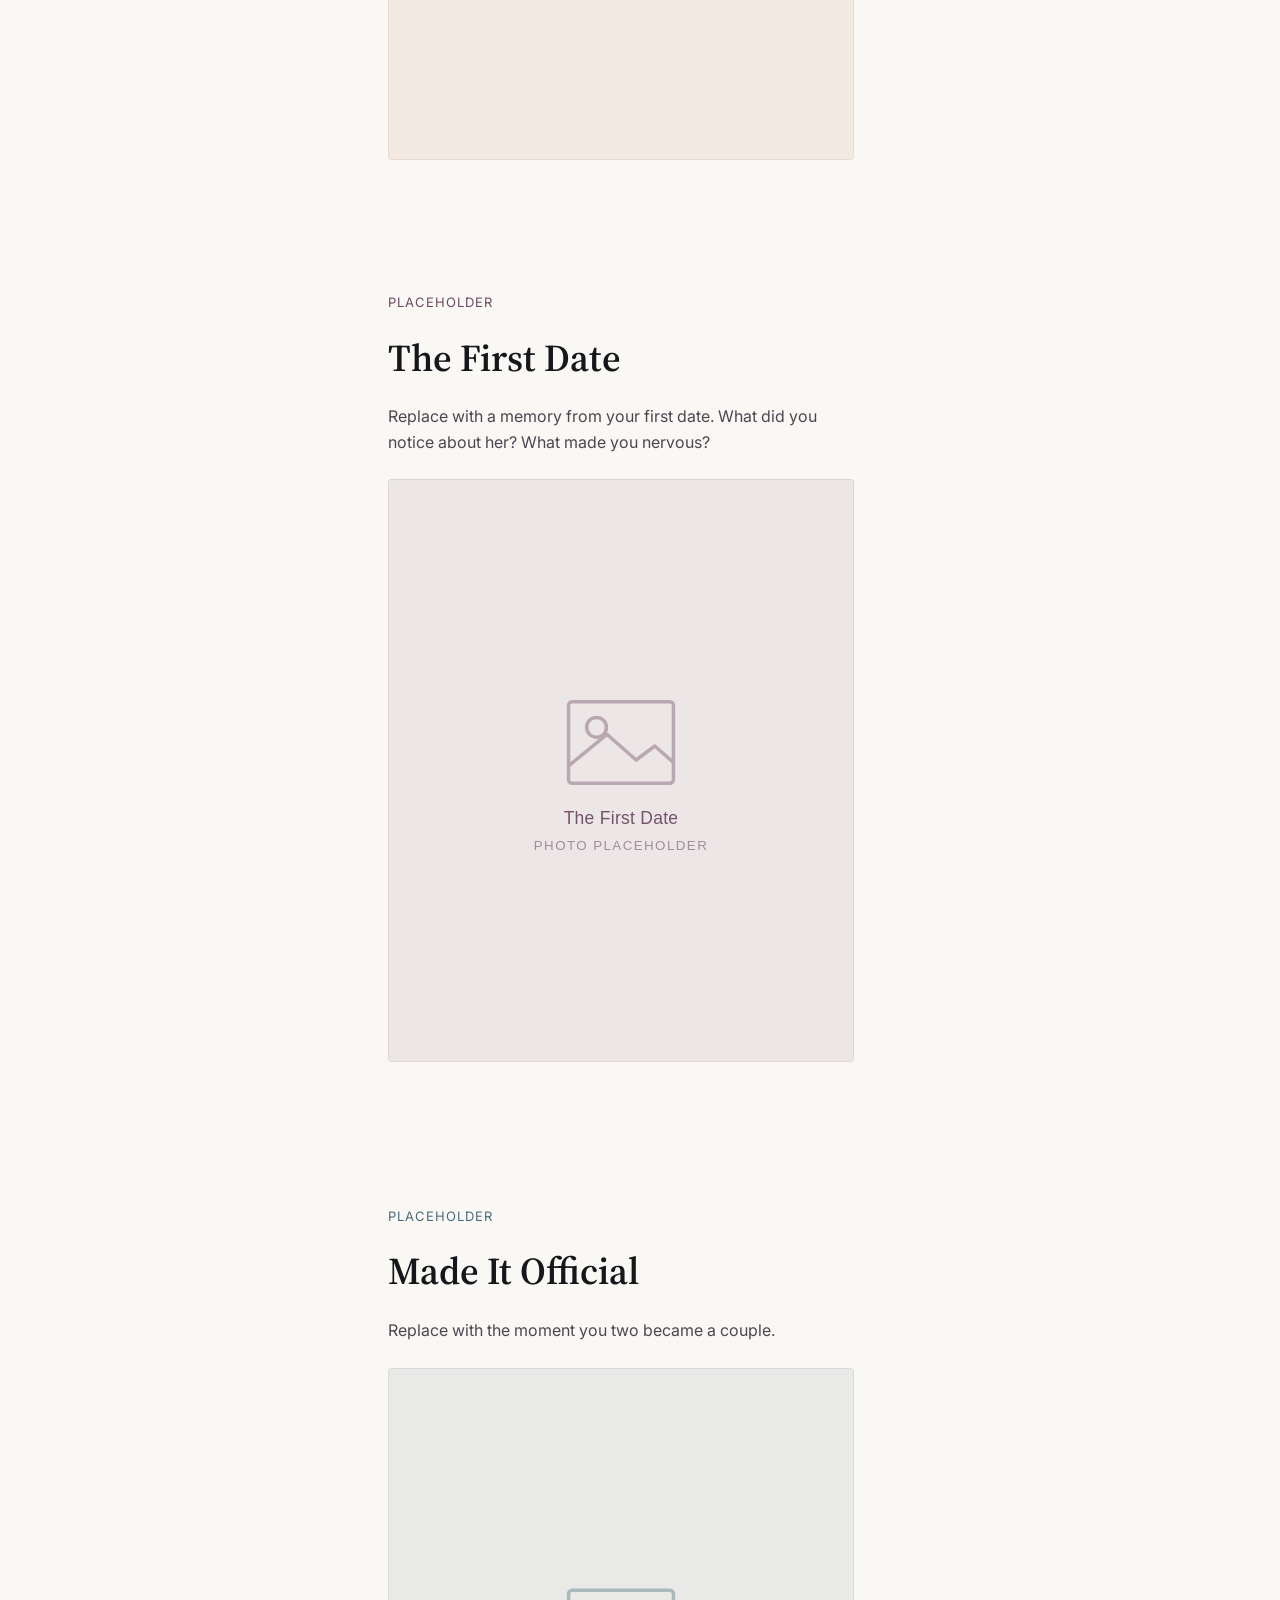
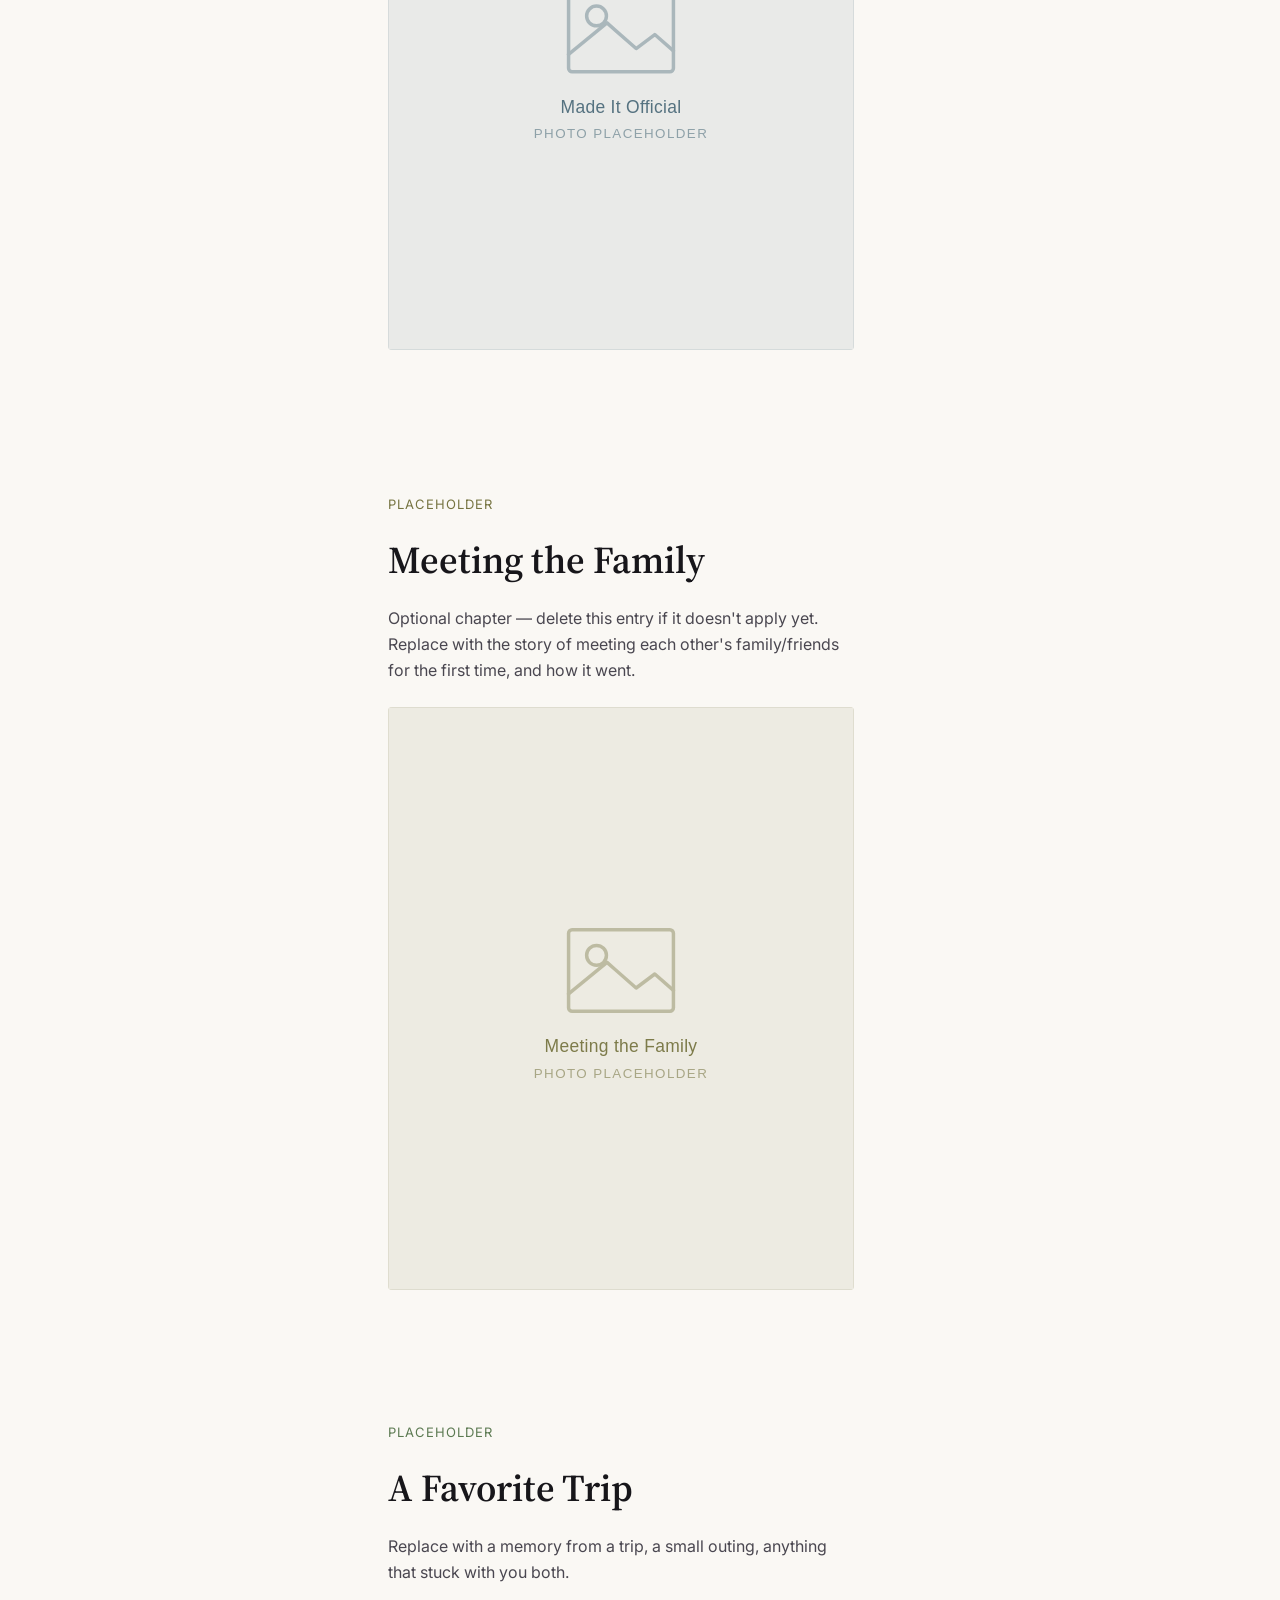
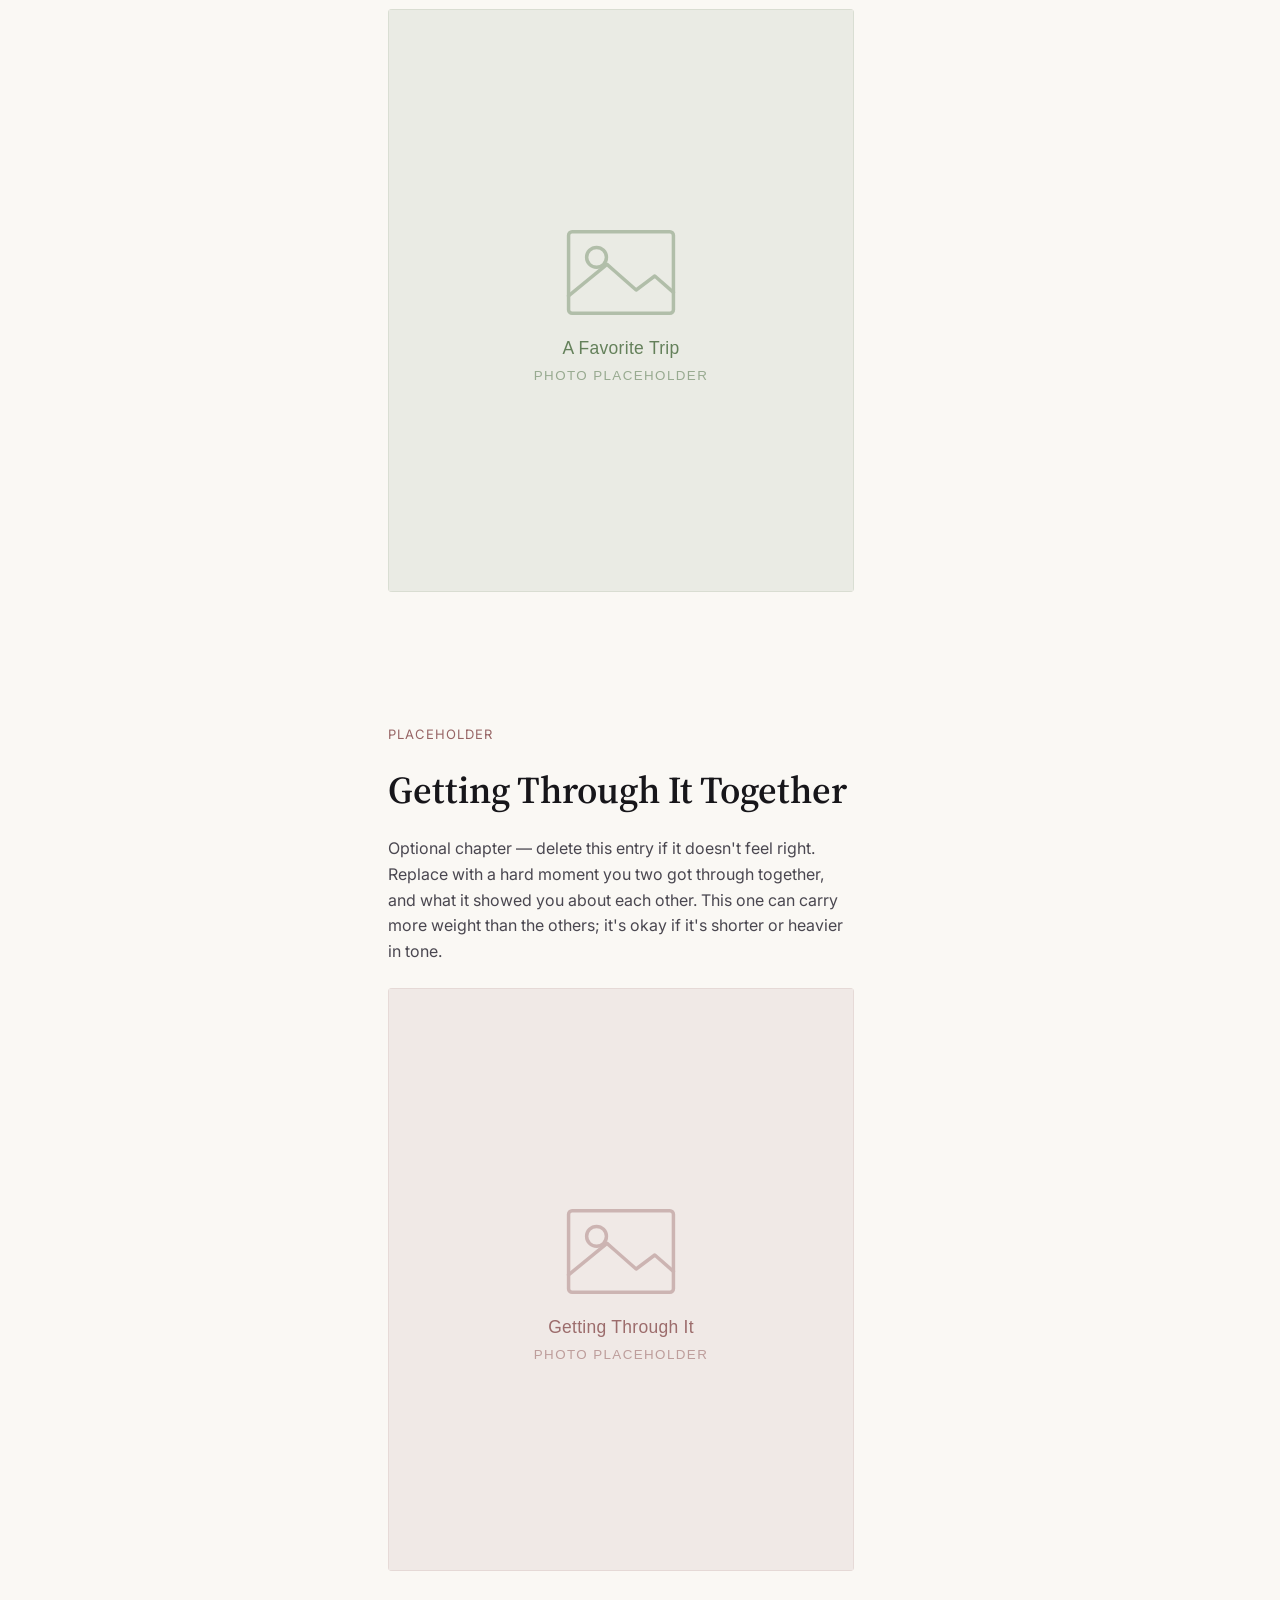
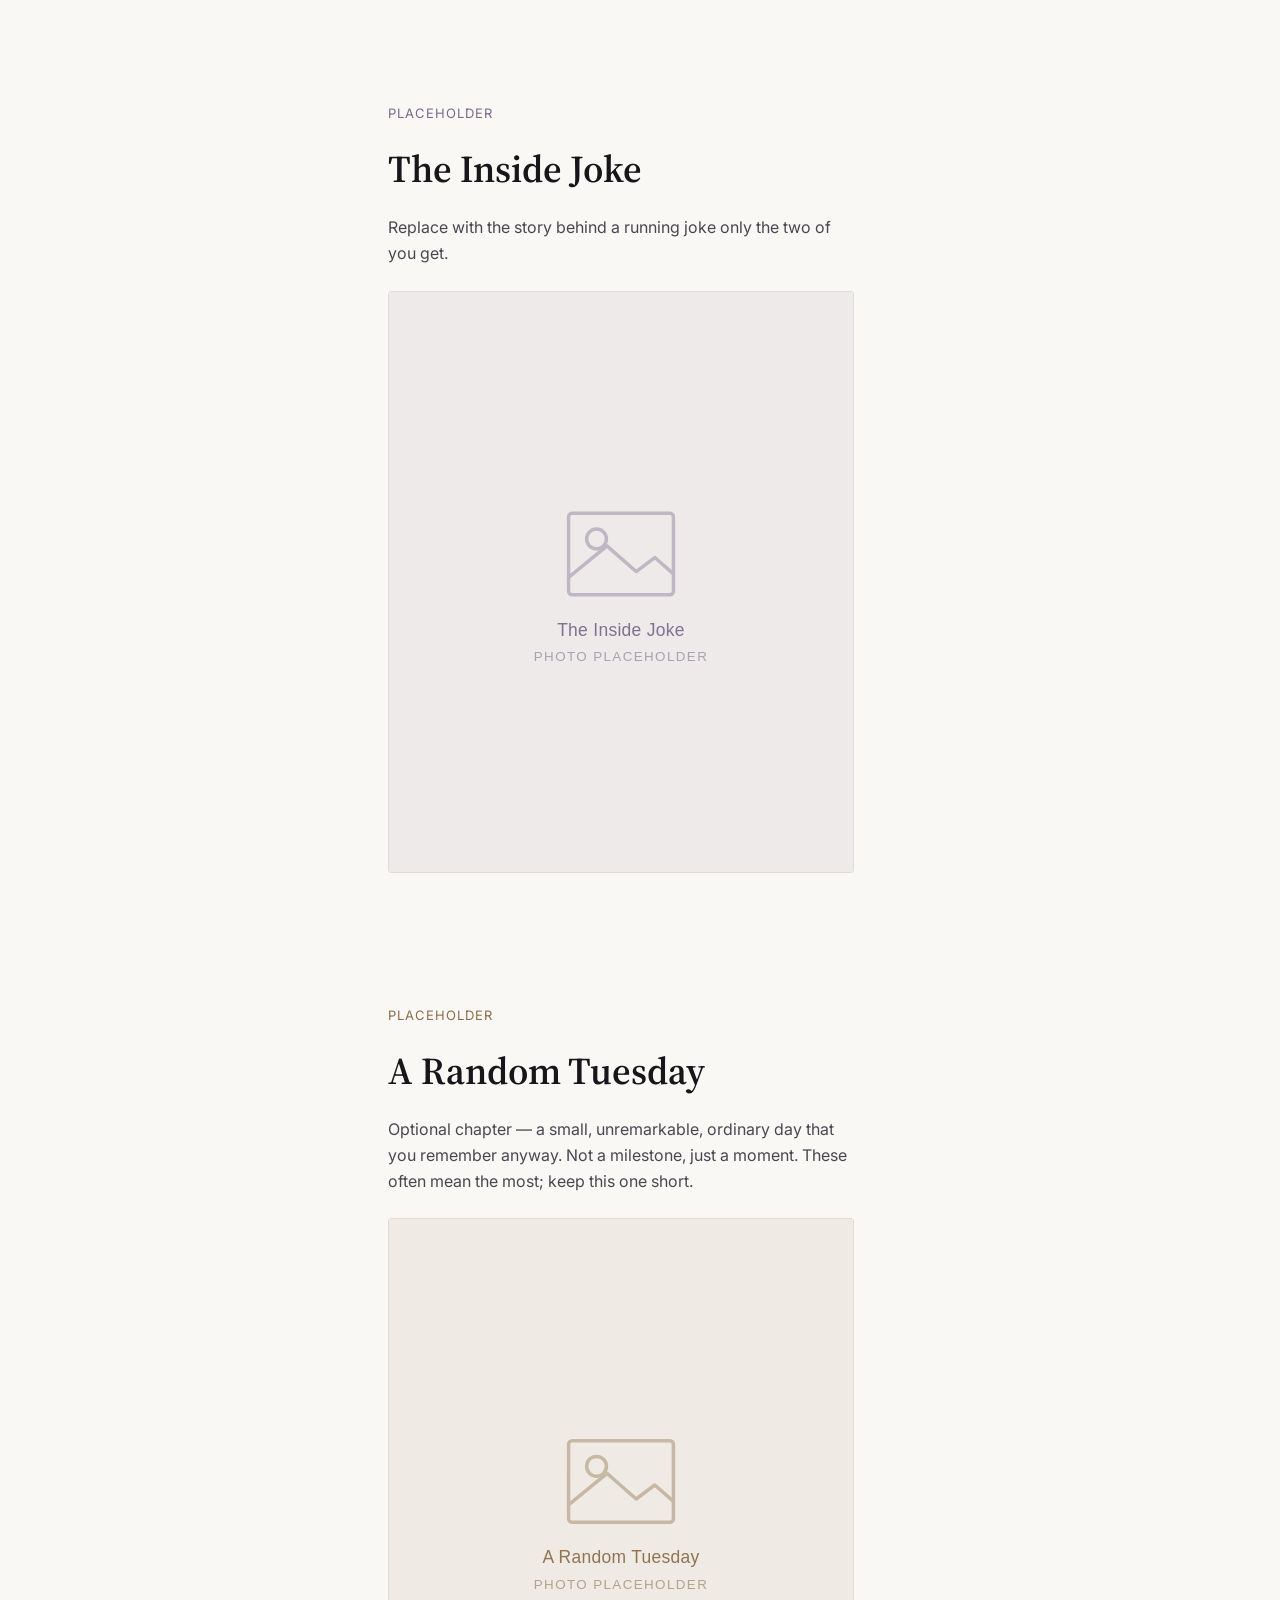
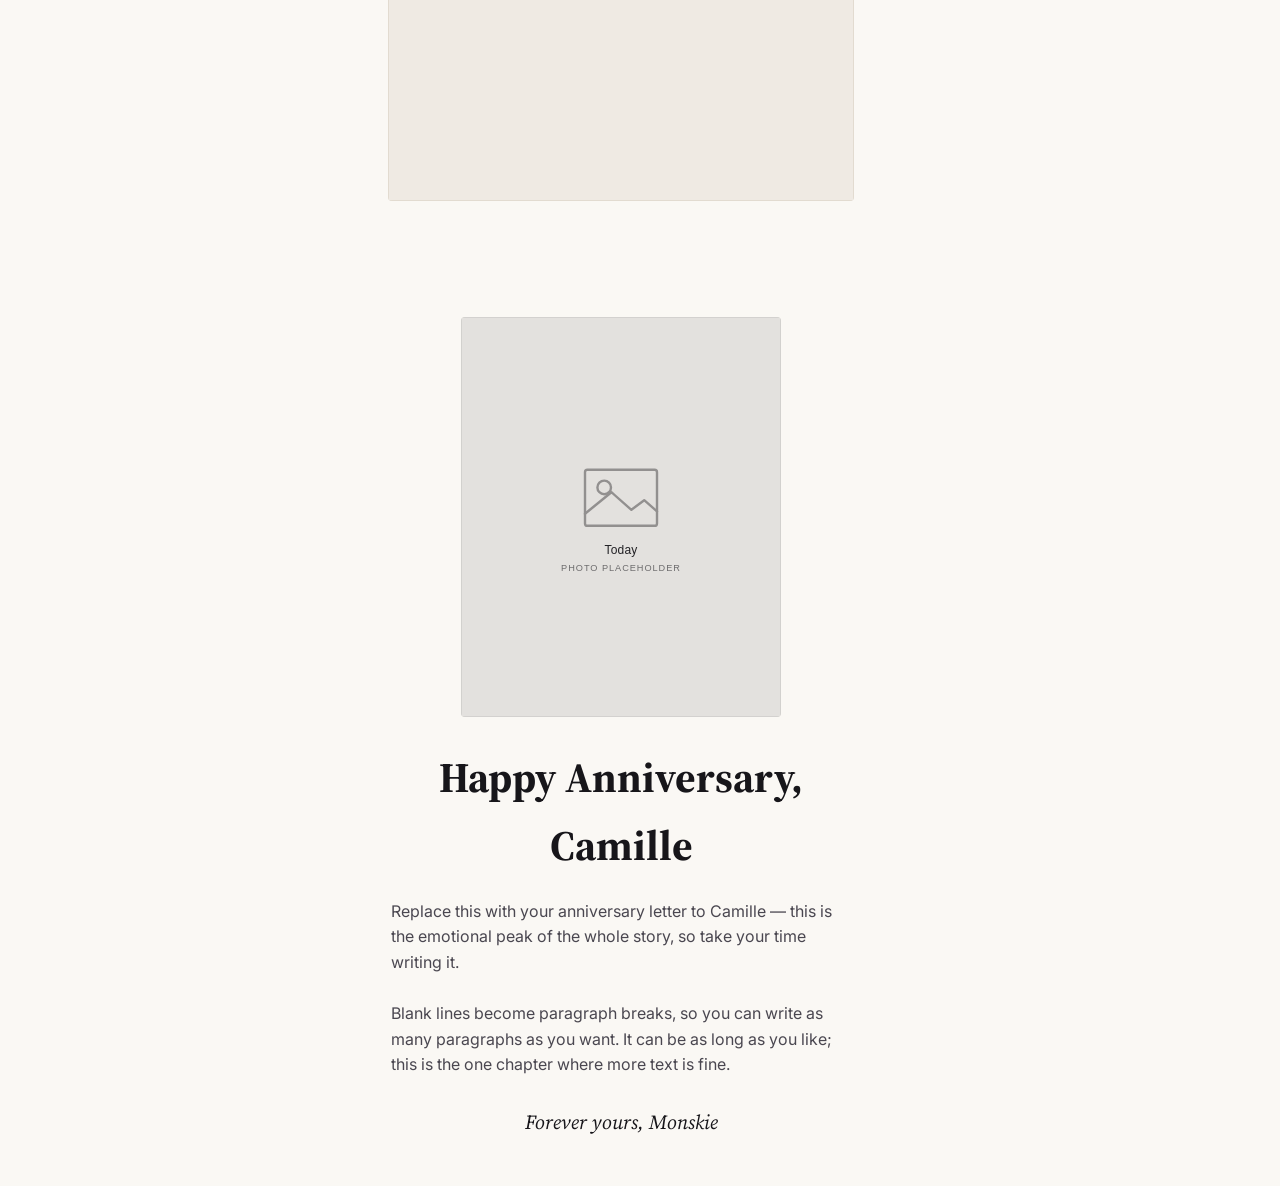
==== commit af0515e3: "Add video support to chapter media Monskie's photo folder turned out to contain videos too, which th" ====
--- a/anniversary/index.html
+++ b/anniversary/index.html
@@ -39,7 +39,7 @@
       </div>
 
       <div id="finale-unlocked">
-        <img class="letter-photo" id="letter-photo" alt="" />
+        <div class="letter-media" id="letter-media"></div>
         <h2 class="letter-title" id="letter-title"></h2>
         <p class="letter-body" id="letter-body"></p>
         <p class="letter-signature" id="letter-signature"></p>
--- a/anniversary/styles.css
+++ b/anniversary/styles.css
@@ -175,22 +175,33 @@
   max-width: 46ch;
 }
 
-.chapter-photos {
+.chapter-media {
   display: flex;
   gap: 12px;
   overflow-x: auto;
   scroll-snap-type: x mandatory;
   padding-bottom: 4px;
   -webkit-overflow-scrolling: touch;
-}
-.chapter-photos img {
+  align-items: flex-start;
+}
+.chapter-media img,
+.chapter-media video {
   scroll-snap-align: center;
   width: 100%;
   flex: 0 0 100%;
+  border-radius: 4px;
+  background: var(--ivory-dim);
+}
+.chapter-media img {
   aspect-ratio: 4 / 5;
   object-fit: cover;
-  border-radius: 4px;
-  background: var(--ivory-dim);
+}
+/* Videos keep their own aspect ratio — cropping a clip to 4:5 would cut
+   people out of frame, and phone video is usually 9:16 or 16:9. */
+.chapter-media video {
+  height: auto;
+  max-height: 78vh;
+  background: var(--ink);
 }
 
 /* A photo file that isn't there yet: a quiet dashed slot, not a broken icon. */
@@ -279,13 +290,24 @@
   background: var(--ivory);
   color: var(--ink);
 }
-.letter-photo {
+.letter-media {
   width: 100%;
   max-width: 320px;
+}
+.letter-media img,
+.letter-media video {
+  width: 100%;
+  border-radius: 4px;
+  background: var(--ivory-dim);
+}
+.letter-media img {
   aspect-ratio: 4 / 5;
   object-fit: cover;
-  border-radius: 4px;
-  background: var(--ivory-dim);
+}
+.letter-media video {
+  height: auto;
+  max-height: 70vh;
+  background: var(--ink);
 }
 .letter-title {
   font-family: var(--serif);
